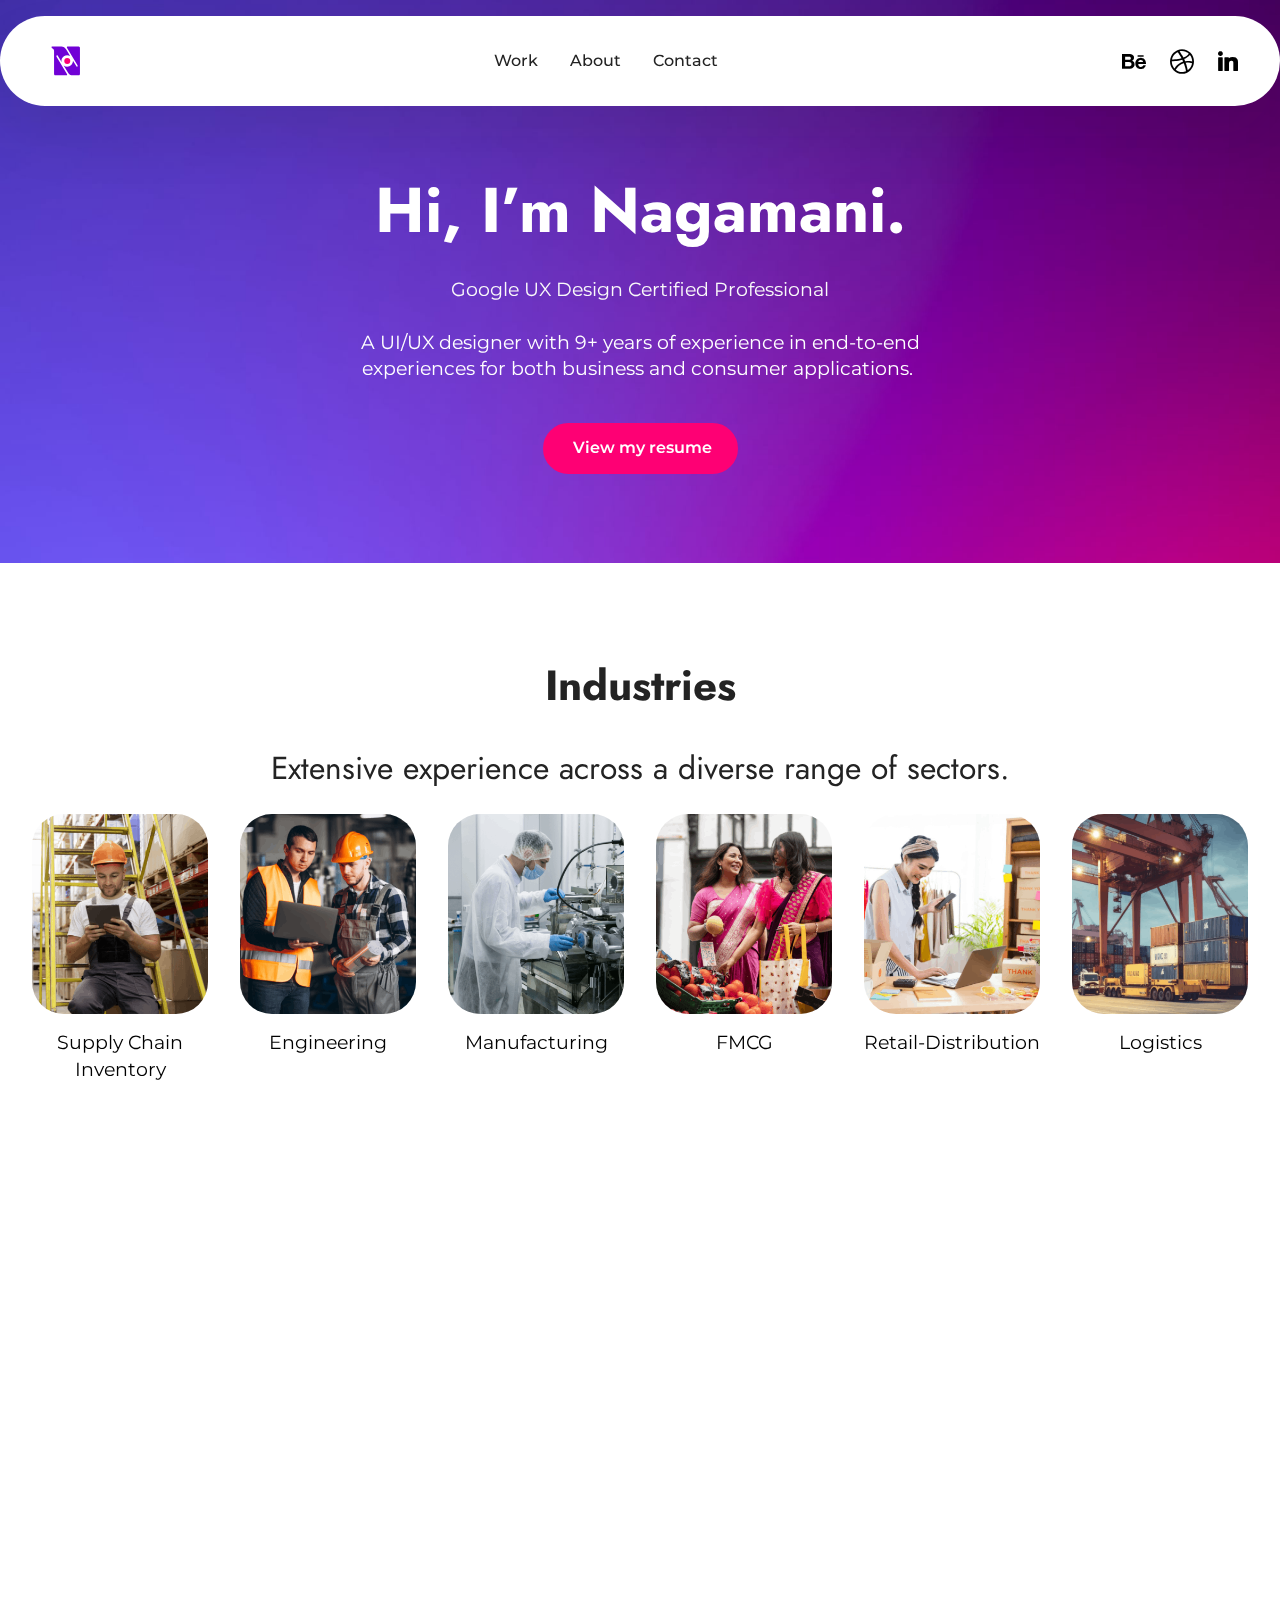
==== index.html @ b5267e96 "Add files via upload" ====
<!DOCTYPE html>
<html  >
<head>
  <!-- Site made with Mobirise Website Builder v5.9.18, https://mobirise.com -->
  <meta charset="UTF-8">
  <meta http-equiv="X-UA-Compatible" content="IE=edge">
  <meta name="generator" content="Mobirise v5.9.18, mobirise.com">
  <meta name="viewport" content="width=device-width, initial-scale=1, minimum-scale=1">
  <link rel="shortcut icon" href="assets/images/nupix-logo-brand-small-100.svg" type="image/x-icon">
  <meta name="description" content="">
  
  
  <title>Home</title>
  <link rel="stylesheet" href="assets/web/assets/mobirise-icons2/mobirise2.css">
  <link rel="stylesheet" href="assets/bootstrap/css/bootstrap.min.css">
  <link rel="stylesheet" href="assets/bootstrap/css/bootstrap-grid.min.css">
  <link rel="stylesheet" href="assets/bootstrap/css/bootstrap-reboot.min.css">
  <link rel="stylesheet" href="assets/parallax/jarallax.css">
  <link rel="stylesheet" href="assets/animatecss/animate.css">
  <link rel="stylesheet" href="assets/dropdown/css/style.css">
  <link rel="stylesheet" href="assets/socicon/css/styles.css">
  <link rel="stylesheet" href="assets/theme/css/style.css">
  <link rel="preload" href="https://fonts.googleapis.com/css?family=Jost:100,200,300,400,500,600,700,800,900,100i,200i,300i,400i,500i,600i,700i,800i,900i&display=swap" as="style" onload="this.onload=null;this.rel='stylesheet'">
  <noscript><link rel="stylesheet" href="https://fonts.googleapis.com/css?family=Jost:100,200,300,400,500,600,700,800,900,100i,200i,300i,400i,500i,600i,700i,800i,900i&display=swap"></noscript>
  <link rel="preload" href="https://fonts.googleapis.com/css?family=Montserrat:100,200,300,400,500,600,700,800,900,100i,200i,300i,400i,500i,600i,700i,800i,900i&display=swap" as="style" onload="this.onload=null;this.rel='stylesheet'">
  <noscript><link rel="stylesheet" href="https://fonts.googleapis.com/css?family=Montserrat:100,200,300,400,500,600,700,800,900,100i,200i,300i,400i,500i,600i,700i,800i,900i&display=swap"></noscript>
  <link rel="preload" as="style" href="assets/mobirise/css/mbr-additional.css?v=wgEYAw"><link rel="stylesheet" href="assets/mobirise/css/mbr-additional.css?v=wgEYAw" type="text/css">

  
  
  
</head>
<body>
  
  <section data-bs-version="5.1" class="menu menu1 cid-uvf6gImuLE" once="menu" id="menu01-7">
	

	<nav class="navbar navbar-dropdown navbar-fixed-top navbar-expand-lg">
		<div class="container">
			<div class="navbar-brand">
				<span class="navbar-logo">
					<a href="index.html#top">
						<img src="assets/images/nupix-logo-brand-small-100.svg" alt="Mobirise Website Builder" style="height: 3rem;">
					</a>
				</span>
				
			</div>
			<button class="navbar-toggler" type="button" data-toggle="collapse" data-bs-toggle="collapse" data-target="#navbarSupportedContent" data-bs-target="#navbarSupportedContent" aria-controls="navbarNavAltMarkup" aria-expanded="false" aria-label="Toggle navigation">
				<div class="hamburger">
					<span></span>
					<span></span>
					<span></span>
					<span></span>
				</div>
			</button>
			<div class="collapse navbar-collapse" id="navbarSupportedContent">
				<ul class="navbar-nav nav-dropdown nav-right" data-app-modern-menu="true"><li class="nav-item">
						<a class="nav-link link text-black text-primary display-4" href="index.html#article11-e" target="_blank">Work</a>
					</li>
					<li class="nav-item">
						<a class="nav-link link text-black text-primary display-4" href="page1.html" aria-expanded="false" target="_blank">About</a>
					</li>
					<li class="nav-item">
						<a class="nav-link link text-black text-primary display-4" href="index.html#features016-s" target="_blank">Contact</a>
					</li></ul>
				<div class="icons-menu">
					<a class="iconfont-wrapper" href="https://www.behance.net/NAGAMANI" target="_blank">
						<span class="p-2 mbr-iconfont socicon-behance socicon" style="font-size: 24px;"></span>
					</a>
					<a class="iconfont-wrapper" href="https://dribbble.com/Nagamani" target="_blank">
						<span class="p-2 mbr-iconfont socicon-dribbble socicon" style="font-size: 24px;"></span>
					</a>
					<a class="iconfont-wrapper" href="https://www.linkedin.com/in/nagamani1/" target="_blank">
						<span class="p-2 mbr-iconfont socicon-linkedin socicon" style="font-size: 20px;"></span>
					</a>
					
				</div>
				
			</div>
		</div>
	</nav>
</section>

<section data-bs-version="5.1" class="header09 startm5 cid-uvf6hhOgwP mbr-parallax-background" id="header09-8">	
    
	
	
	<div class="container">
		<div class="row">
			<div class="content-wrap col-12 col-md-7">
				<h1 class="mbr-section-title mbr-fonts-style mbr-white mb-4 display-1">
					<strong>Hi, I’m Nagamani.</strong></h1>
				
				<p class="mbr-fonts-style mbr-text mbr-white mb-4 display-7"><strong><a href="https://www.coursera.org/account/accomplishments/specialization/certificate/4QHYP6BB996L" class="text-white" target="_blank">Google UX Design Certified Professional</a><br></strong><br>A UI/UX designer with 9+ years of experience in end-to-end experiences for both business and consumer applications.&nbsp;<br></p>
				<div class="mbr-section-btn"><a class="btn btn-success display-4" href="https://mobiri.se">&nbsp;View my resume</a></div>
			</div>
		</div>
	</div>
</section>

<section data-bs-version="5.1" class="article11 cid-uvfbi6xbdG" id="article11-9">
    

    
    
    <div class="container">
        <div class="row justify-content-center">
            <div class="title col-md-12 col-lg-10">
                <h3 class="mbr-section-title mbr-fonts-style align-center mt-0 mb-0 display-2">
                <strong>Industries</strong></h3>
                <h4 class="mbr-section-subtitle align-center mbr-fonts-style mt-4 display-5">Extensive experience across a diverse range of sectors.</h4>
                
            </div>
        </div>
    </div>
</section>

<section data-bs-version="5.1" class="features13 start cid-uvfbEXbKLL" id="features013-a">
    

<div class="container">
  <div class="row justify-content-center">
    <div class="col-12 content-head">
      
    </div>
  </div>
  <div class="row mbr-section-content">
    <div class="item features-image col-6 col-md-4 col-lg-2">
      <div class="item-wrapper">
        <div class="item-img">
          <img src="assets/images/supplychain-376x376.png" alt="Mobirise Website Builder" title="" data-slide-to="0" data-bs-slide-to="0">
        </div>
        <div class="item-content align-left mt-3">
          <h5 class="item-title mbr-fonts-style mb-3 display-7">
            Supply Chain Inventory</h5>
          
          
        </div>
        
      </div>
    </div>
    <div class="item features-image col-6 col-md-4 col-lg-2">
      <div class="item-wrapper">
        <div class="item-img">
          <img src="assets/images/engineering-376x376.png" alt="Mobirise Website Builder" title="" data-slide-to="1" data-bs-slide-to="1">
        </div>
        <div class="item-content align-left mt-3">
          <h5 class="item-title mbr-fonts-style mb-3 display-7">
            Engineering</h5>
          
          
        </div>
        
      </div>
    </div>
    <div class="item features-image col-6 col-md-4 col-lg-2">
      <div class="item-wrapper">
        <div class="item-img">
          <img src="assets/images/manufacturing-376x376.png" alt="Mobirise Website Builder" title="" data-slide-to="2" data-bs-slide-to="2">
        </div>
        <div class="item-content align-left mt-3">
          <h5 class="item-title mbr-fonts-style mb-3 display-7">Manufacturing</h5>
          
          
        </div>
        
      </div>
    </div>
    <div class="item features-image col-6 col-md-4 col-lg-2">
      <div class="item-wrapper">
        <div class="item-img">
          <img src="assets/images/retail-376x376.png" alt="Mobirise Website Builder" title="" data-slide-to="3" data-bs-slide-to="3">
        </div>
        <div class="item-content align-left mt-3">
          <h5 class="item-title mbr-fonts-style mb-3 display-7">
            FMCG</h5>
          
          
        </div>
        
      </div>
    </div>
    <div class="item features-image col-6 col-md-4 col-lg-2">
      <div class="item-wrapper">
        <div class="item-img">
          <img src="assets/images/fmcg-376x376.png" alt="Mobirise Website Builder" title="" data-slide-to="4" data-bs-slide-to="4">
        </div>
        <div class="item-content align-left mt-3">
          <h5 class="item-title mbr-fonts-style mb-3 display-7">
            Retail-Distribution
          </h5>
          
          
        </div>
        
      </div>
    </div>
    <div class="item features-image col-6 col-md-4 col-lg-2">
      <div class="item-wrapper">
        <div class="item-img">
          <img src="assets/images/logistics-376x376.png" alt="Mobirise Website Builder" title="" data-slide-to="5" data-bs-slide-to="5">
        </div>
        <div class="item-content align-left mt-3">
          <h5 class="item-title mbr-fonts-style mb-3 display-7">
            Logistics</h5>
          
          
        </div>
        
      </div>
    </div>

  </div>
</div>
</section>

<section data-bs-version="5.1" class="features13 start cid-uvfdm6OC8R" id="features013-b">
    

<div class="container">
  <div class="row justify-content-center">
    <div class="col-12 content-head">
      
    </div>
  </div>
  <div class="row mbr-section-content">
    <div class="item features-image col-6 col-md-4 col-lg-2">
      <div class="item-wrapper">
        <div class="item-img">
          <img src="assets/images/ai-376x376.png" alt="Mobirise Website Builder" title="" data-slide-to="0" data-bs-slide-to="0">
        </div>
        <div class="item-content align-left mt-3">
          <h5 class="item-title mbr-fonts-style mb-3 display-7">
            Artificial Intelligence</h5>
          
          
        </div>
        
      </div>
    </div>
    <div class="item features-image col-6 col-md-4 col-lg-2">
      <div class="item-wrapper">
        <div class="item-img">
          <img src="assets/images/charity-376x376.png" alt="Mobirise Website Builder" title="" data-slide-to="1" data-bs-slide-to="1">
        </div>
        <div class="item-content align-left mt-3">
          <h5 class="item-title mbr-fonts-style mb-3 display-7">
            Charity</h5>
          
          
        </div>
        
      </div>
    </div>
    <div class="item features-image col-6 col-md-4 col-lg-2">
      <div class="item-wrapper">
        <div class="item-img">
          <img src="assets/images/real-estate-376x376.png" alt="Mobirise Website Builder" title="" data-slide-to="2" data-bs-slide-to="2">
        </div>
        <div class="item-content align-left mt-3">
          <h5 class="item-title mbr-fonts-style mb-3 display-7">Real Estate</h5>
          
          
        </div>
        
      </div>
    </div>
    <div class="item features-image col-6 col-md-4 col-lg-2">
      <div class="item-wrapper">
        <div class="item-img">
          <img src="assets/images/ecommerce-376x376.png" alt="Mobirise Website Builder" title="" data-slide-to="3" data-bs-slide-to="3">
        </div>
        <div class="item-content align-left mt-3">
          <h5 class="item-title mbr-fonts-style mb-3 display-7">
            eCommerce</h5>
          
          
        </div>
        
      </div>
    </div>
    <div class="item features-image col-6 col-md-4 col-lg-2">
      <div class="item-wrapper">
        <div class="item-img">
          <img src="assets/images/elearning-376x376.png" alt="Mobirise Website Builder" title="" data-slide-to="4" data-bs-slide-to="4">
        </div>
        <div class="item-content align-left mt-3">
          <h5 class="item-title mbr-fonts-style mb-3 display-7">
            eLearning
          </h5>
          
          
        </div>
        
      </div>
    </div>
    <div class="item features-image col-6 col-md-4 col-lg-2">
      <div class="item-wrapper">
        <div class="item-img">
          <img src="assets/images/travel-376x376.png" alt="Mobirise Website Builder" title="" data-slide-to="5" data-bs-slide-to="5">
        </div>
        <div class="item-content align-left mt-3">
          <h5 class="item-title mbr-fonts-style mb-3 display-7">
            Tourism-Hospitality</h5>
          
          
        </div>
        
      </div>
    </div>

  </div>
</div>
</section>

<section data-bs-version="5.1" class="article11 cid-uvfeeyuPLv" id="article11-c">
    

    
    
    <div class="container">
        <div class="row justify-content-center">
            <div class="title col-md-12 col-lg-10">
                
                <h4 class="mbr-section-subtitle align-center mbr-fonts-style mt-4 display-7">
                And more...</h4>
                
            </div>
        </div>
    </div>
</section>

<section data-bs-version="5.1" class="article11 cid-uvff7HwFRk" id="article11-e">
    

    
    
    <div class="container">
        <div class="row justify-content-center">
            <div class="title col-md-12 col-lg-10">
                <h3 class="mbr-section-title mbr-fonts-style align-center mt-0 mb-0 display-2"><strong>Recent works</strong></h3>
                <h4 class="mbr-section-subtitle align-center mbr-fonts-style mt-4 display-7">Under A Non-disclosure Agreement</h4>
                
            </div>
        </div>
    </div>
</section>

<section data-bs-version="5.1" class="start article2 cid-uvffPTKtQu" id="article02-g">
	

	
	

	<div class="container">
		<div class="row justify-content-center">
			<div class="col-12 col-md-12 col-lg-5 image-wrapper">
				<a href="page2.html" target="_blank"><img class="w-100" src="assets/images/img-supplychain-1036x673.png" alt="Mobirise Website Builder"></a>
			</div>
			<div class="col-12 col-md-12 col-lg">
				<div class="text-wrapper align-left">
					<h1 class="mbr-section-title mbr-fonts-style mb-4 display-5"><a href="page2.html" class="text-black" target="_blank">Revolutionising Supply Chains: A UI/UX Journey to Smart, Scalable Solutions</a></h1>
					<p class="mbr-text align-left mbr-fonts-style mb-4 display-7">
					Discover how a user-centric design approach transformed supply chain operations, empowering businesses with AI-driven tools, seamless workflows, and enhanced customer experiences. 
					</p>
					<div class="mbr-section-btn align-left mt-3"><a class="btn btn-primary display-4" href="page2.html" target="_blank">Read more details</a></div>
				</div>
			</div>
		</div>
	</div>
</section>

<section data-bs-version="5.1" class="start article2 cid-uvfgQsGO1E" id="article02-h">
	

	
	

	<div class="container">
		<div class="row justify-content-center">
			<div class="col-12 col-md-12 col-lg-5 image-wrapper">
				<a href="page3.html" target="_blank"><img class="w-100" src="assets/images/img-okr-1036x673.png" alt="Mobirise Website Builder"></a>
			</div>
			<div class="col-12 col-md-12 col-lg">
				<div class="text-wrapper align-left">
					<h1 class="mbr-section-title mbr-fonts-style mb-4 display-5"><a href="page3.html" class="text-black" target="_blank">Driving Organizational Excellence: Crafting a Smart, Scalable OKR Solution</a></h1>
					<p class="mbr-text align-left mbr-fonts-style mb-4 display-7">Explore how I designed a smart, scalable OKR platform to drive organizational alignment and enhance productivity. This solution empowers teams with clear goals, real-time tracking, and seamless collaboration across all levels.<br></p>
					<div class="mbr-section-btn align-left mt-3"><a class="btn btn-primary display-4" href="page3.html" target="_blank">Read more details</a></div>
				</div>
			</div>
		</div>
	</div>
</section>

<section data-bs-version="5.1" class="features03 cid-uvfhP6NNBW" id="features03-j">
	
	
	<div class="container">
		<div class="row justify-content-center mb-5">
			<div class="col-12 content-head">
				<div class="mbr-section-head">
					<h4 class="mbr-section-title mbr-fonts-style align-center mb-0 display-2">
						<strong>Design for social good</strong></h4>
					<h5 class="mbr-section-subtitle mbr-fonts-style align-center mt-4 mb-0 display-7">
						To add more cards, hover on a card and click 'Add items'
					</h5>
				</div>
			</div>
		</div>
		<div class="row">
			<div class="item features-image col-12 col-md-6 col-lg-4 active">
				<div class="item-wrapper">
					<div class="item-img mb-3">
						<a href="page4.html" target="_blank"><img src="assets/images/haf-1-816x816.png" alt="Mobirise Website Builder" title=""></a>
					</div>
					<div class="item-content align-left">
						<h5 class="item-title mbr-fonts-style mt-0 mb-2 display-5"><a href="page4.html" class="text-black" target="_blank">Designing a Path to Healing and Resilience</a></h5>
						<p class="mbr-text mbr-fonts-style mb-3 display-7">A web project designed to support burn survivors by facilitating reconstructive surgeries and raising awareness.
						</p>
						<div class="mbr-section-btn item-footer"><a href="page4.html" class="btn item-btn btn-primary display-4" target="_blank">Read case study</a></div>
					</div>
				</div>
			</div>
			<div class="item features-image col-12 col-md-6 col-lg-4">
				<div class="item-wrapper">
					<div class="item-img mb-3">
						<a href="page5.html" target="_blank"><img src="assets/images/parinaam-816x816.png" alt="Mobirise Website Builder" title="" data-slide-to="1" data-bs-slide-to="1"></a>
					</div>
					<div class="item-content align-left">
						<h5 class="item-title mbr-fonts-style mb-2 mt-0 display-5"><a href="page5.html" class="text-black" target="_blank">Designing Digital Solutions for Parinaam's UUPP</a></h5>
						<p class="mbr-text mbr-fonts-style mb-3 display-7">Streamlining data management for admins and field workers with intuitive tools, empowering urban low-income communities.<br>
						</p>
						<div class="mbr-section-btn item-footer"><a href="page5.html" class="btn item-btn btn-primary display-4" target="_blank">Read case study</a></div>
					</div>
				</div>
			</div>
			<div class="item features-image col-12 col-md-6 col-lg-4">
				<div class="item-wrapper">
					<div class="item-img mb-3">
						<a href="page6.html" target="_blank"><img src="assets/images/truekarma-816x816.png" alt="Mobirise Website Builder" title="" data-slide-to="2" data-bs-slide-to="2"></a>
					</div>
					<div class="item-content align-left">
						<h5 class="item-title mbr-fonts-style mb-2 mt-0 display-5"><a href="page6.html" class="text-black" target="_blank">Designing a Platform to Inspire Giving and Volunteering</a></h5>
						<p class="mbr-text mbr-fonts-style mb-3 display-7">
						Crafting an intuitive platform to simplify donations, fundraisers, and event management, fostering impactful social change.<br>
						</p>
						<div class="mbr-section-btn item-footer"><a href="page6.html" class="btn item-btn btn-primary display-4" target="_blank">Read case study</a></div>
					</div>
				</div>
			</div>
		</div>
	</div>
</section>

<section data-bs-version="5.1" class="article11 cid-uvhLMj3XBy" id="article11-l">
    

    
    
    <div class="container">
        <div class="row justify-content-center">
            <div class="title col-md-12 col-lg-10">
                <h3 class="mbr-section-title mbr-fonts-style align-center mt-0 mb-0 display-2"><strong>Selected works</strong></h3>
                
                
            </div>
        </div>
    </div>
</section>

<section data-bs-version="5.1" class="start article2 cid-uvhLNmz4aa" id="article02-m">
	

	
	

	<div class="container">
		<div class="row justify-content-center">
			<div class="col-12 col-md-12 col-lg-5 image-wrapper">
				<img class="w-100" src="assets/images/gallery03.jpg" alt="Mobirise Website Builder">
			</div>
			<div class="col-12 col-md-12 col-lg">
				<div class="text-wrapper align-left">
					<h1 class="mbr-section-title mbr-fonts-style mb-4 display-5">
						<strong>Connect, innovate, succeed</strong>
					</h1>
					<p class="mbr-text align-left mbr-fonts-style mb-4 display-7">
					With a spirit of innovation, we navigate uncharted territories, exploring new ideas, technologies, and approaches. It is through our willingness to challenge conventions and think beyond boundaries that we discover innovative solutions that propel us forward.
					</p>
					<div class="mbr-section-btn align-left mt-3"><a class="btn btn-primary display-4" href="https://mobiri.se">Get started</a></div>
				</div>
			</div>
		</div>
	</div>
</section>

<section data-bs-version="5.1" class="start article2 cid-uvhMqZwovt" id="article02-n">
	

	
	

	<div class="container">
		<div class="row justify-content-center">
			<div class="col-12 col-md-12 col-lg-5 image-wrapper">
				<img class="w-100" src="assets/images/gallery03.jpg" alt="Mobirise Website Builder">
			</div>
			<div class="col-12 col-md-12 col-lg">
				<div class="text-wrapper align-left">
					<h1 class="mbr-section-title mbr-fonts-style mb-4 display-5">
						<strong>Connect, innovate, succeed</strong>
					</h1>
					<p class="mbr-text align-left mbr-fonts-style mb-4 display-7">
					With a spirit of innovation, we navigate uncharted territories, exploring new ideas, technologies, and approaches. It is through our willingness to challenge conventions and think beyond boundaries that we discover innovative solutions that propel us forward.
					</p>
					<div class="mbr-section-btn align-left mt-3"><a class="btn btn-primary display-4" href="https://mobiri.se">Get started</a></div>
				</div>
			</div>
		</div>
	</div>
</section>

<section data-bs-version="5.1" class="start article2 cid-uvhMrYEIFy" id="article02-o">
	

	
	

	<div class="container">
		<div class="row justify-content-center">
			<div class="col-12 col-md-12 col-lg-5 image-wrapper">
				<img class="w-100" src="assets/images/gallery03.jpg" alt="Mobirise Website Builder">
			</div>
			<div class="col-12 col-md-12 col-lg">
				<div class="text-wrapper align-left">
					<h1 class="mbr-section-title mbr-fonts-style mb-4 display-5">
						<strong>Connect, innovate, succeed</strong>
					</h1>
					<p class="mbr-text align-left mbr-fonts-style mb-4 display-7">
					With a spirit of innovation, we navigate uncharted territories, exploring new ideas, technologies, and approaches. It is through our willingness to challenge conventions and think beyond boundaries that we discover innovative solutions that propel us forward.
					</p>
					<div class="mbr-section-btn align-left mt-3"><a class="btn btn-primary display-4" href="https://mobiri.se">Get started</a></div>
				</div>
			</div>
		</div>
	</div>
</section>

<section data-bs-version="5.1" class="start article2 cid-uvhMu7km9N" id="article02-p">
	

	
	

	<div class="container">
		<div class="row justify-content-center">
			<div class="col-12 col-md-12 col-lg-5 image-wrapper">
				<img class="w-100" src="assets/images/gallery03.jpg" alt="Mobirise Website Builder">
			</div>
			<div class="col-12 col-md-12 col-lg">
				<div class="text-wrapper align-left">
					<h1 class="mbr-section-title mbr-fonts-style mb-4 display-5">
						<strong>Connect, innovate, succeed</strong>
					</h1>
					<p class="mbr-text align-left mbr-fonts-style mb-4 display-7">
					With a spirit of innovation, we navigate uncharted territories, exploring new ideas, technologies, and approaches. It is through our willingness to challenge conventions and think beyond boundaries that we discover innovative solutions that propel us forward.
					</p>
					<div class="mbr-section-btn align-left mt-3"><a class="btn btn-primary display-4" href="https://mobiri.se">Get started</a></div>
				</div>
			</div>
		</div>
	</div>
</section>

<section data-bs-version="5.1" class="features16 cid-uvhNWzT8rt" id="features016-s">  
  
  
  
  <div class="container">
    <div class="row justify-content-center mb-5">
      <div class="col-12 content-head">
        <h4 class="mbr-section-title mbr-fonts-style align-center mb-0 display-2">
          <a href="mailto:maniinwin@gmail.com" class="text-black"><strong>maniinwin@gmail.com</strong></a></h4>
        <h5 class="mbr-section-subtitle mbr-fonts-style align-center mb-0 mt-4 display-7">Always down to collaborate when I have the time. Let's get in touch ✌️.</h5>
      </div>
    </div>
    <div class="row justify-content-center">
      <div class="item features-without-image col-12 col-lg-4">
        <div class="item-wrapper">
          <div class="card-box">
            <div class="img-box">
              <div class="image-wrapper mb-3">
                <a href="https://www.behance.net/NAGAMANI" target="_blank"><img src="assets/images/icn-behance.svg" alt="Mobirise Website Builder"></a>
              </div>
            </div>
            <h4 class="card-title mbr-fonts-style mb-0 display-7">
              <strong>Behance</strong></h4>
            
            <div class="link-wrap">
              
            </div>
          </div>
        </div>
      </div>
      <div class="item features-without-image col-12 col-lg-4">
        <div class="item-wrapper">
          <div class="card-box">
            <div class="img-box">
              <div class="image-wrapper mb-3">
                <a href="https://dribbble.com/Nagamani" target="_blank"><img src="assets/images/icn-dribbble.svg" alt="Mobirise Website Builder"></a>
              </div>
            </div>
            <h4 class="card-title mbr-fonts-style mb-0 display-7">
              <strong>Dribbble</strong></h4>
            
            <div class="link-wrap">
              
            </div>
          </div>
        </div>
      </div>
      <div class="item features-without-image col-12 col-lg-4">
        <div class="item-wrapper">
          <div class="card-box">
            <div class="img-box">
              <div class="image-wrapper mb-3">
                <a href="https://www.linkedin.com/in/nagamani1/" target="_blank"><img src="assets/images/icn-linkedin.svg" alt="Mobirise Website Builder"></a>
              </div>
            </div>
            <h4 class="card-title mbr-fonts-style mb-0 display-7">
              <strong>Linked In</strong></h4>
            
            <div class="link-wrap">
              
            </div>
          </div>
        </div>
      </div>
    </div>
  </div>
</section>

<section data-bs-version="5.1" class="article11 cid-uvhQizEFxr" id="article11-u">
    

    
    
    <div class="container">
        <div class="row justify-content-center">
            <div class="title col-md-12 col-lg-8">
                <h3 class="mbr-section-title mbr-fonts-style align-center mt-0 mb-0 display-7">
                <strong>Disclaimer</strong></h3>
                <h4 class="mbr-section-subtitle align-center mbr-fonts-style mt-4 display-4">The projects and case studies showcased on this portfolio website are for illustrative purposes only. Some work is protected under Non-Disclosure Agreements (NDAs), and any proprietary information has been excluded or anonymized. All designs, concepts, and content reflect my role, skills, and experience as a UI/UX designer and are not intended for commercial use or redistribution. <br><br>Representation images used in this portfolio website may include visuals sourced from platforms like <a href="https://www.freepik.com/" class="text-warning" target="_blank">Freepik</a> and <a href="https://www.pexels.com/" class="text-warning" target="_blank">Pexels</a>, adhering to their respective licensing terms.<br><br>© 2025 by Nagamani Palani</h4>
                
            </div>
        </div>
    </div>
</section><section class="display-7" style="padding: 0;align-items: center;justify-content: center;flex-wrap: wrap;    align-content: center;display: flex;position: relative;height: 4rem;"><a href="https://mobiri.se/3434284" style="flex: 1 1;height: 4rem;position: absolute;width: 100%;z-index: 1;"><img alt="" style="height: 4rem;" src="[data-uri]"></a><p style="margin: 0;text-align: center;" class="display-7">&#8204;</p><a style="z-index:1" href="https://mobirise.com/builder/ai-website-creator.html">AI Website Creator</a></section><script src="assets/bootstrap/js/bootstrap.bundle.min.js"></script>  <script src="assets/parallax/jarallax.js"></script>  <script src="assets/smoothscroll/smooth-scroll.js"></script>  <script src="assets/ytplayer/index.js"></script>  <script src="assets/dropdown/js/navbar-dropdown.js"></script>  <script src="assets/theme/js/script.js"></script>  
  
  
 <div id="scrollToTop" class="scrollToTop mbr-arrow-up"><a style="text-align: center;"><i class="mbr-arrow-up-icon mbr-arrow-up-icon-cm cm-icon cm-icon-smallarrow-up"></i></a></div>
    <input name="animation" type="hidden">
  </body>
</html>
---- assets/web/assets/mobirise-icons2/mobirise2.css ----
@font-face {
  font-family: 'Moririse2';
  font-display: swap;
  src:  url('mobirise2.eot?f2bix4');
  src:  url('mobirise2.eot?f2bix4#iefix') format('embedded-opentype'),
    url('mobirise2.ttf?f2bix4') format('truetype'),
    url('mobirise2.woff?f2bix4') format('woff'),
    url('mobirise2.svg?f2bix4#mobirise2') format('svg');
  font-weight: normal;
  font-style: normal;
}

[class^="mobi-"], [class*=" mobi-"] {
  /* use !important to prevent issues with browser extensions that change fonts */
  font-family: 'Moririse2' !important;
  speak: none;
  font-style: normal;
  font-weight: normal;
  font-variant: normal;
  text-transform: none;
  line-height: 1;

  /* Better Font Rendering =========== */
  -webkit-font-smoothing: antialiased;
  -moz-osx-font-smoothing: grayscale;
}

.mobi-mbri-add-submenu:before {
  content: "\e900";
}
.mobi-mbri-alert:before {
  content: "\e901";
}
.mobi-mbri-align-center:before {
  content: "\e902";
}
.mobi-mbri-align-justify:before {
  content: "\e903";
}
.mobi-mbri-align-left:before {
  content: "\e904";
}
.mobi-mbri-align-right:before {
  content: "\e905";
}
.mobi-mbri-android:before {
  content: "\e906";
}
.mobi-mbri-apple:before {
  content: "\e907";
}
.mobi-mbri-arrow-down:before {
  content: "\e908";
}
.mobi-mbri-arrow-next:before {
  content: "\e909";
}
.mobi-mbri-arrow-prev:before {
  content: "\e90a";
}
.mobi-mbri-arrow-up:before {
  content: "\e90b";
}
.mobi-mbri-bold:before {
  content: "\e90c";
}
.mobi-mbri-bookmark:before {
  content: "\e90d";
}
.mobi-mbri-bootstrap:before {
  content: "\e90e";
}
.mobi-mbri-briefcase:before {
  content: "\e90f";
}
.mobi-mbri-browse:before {
  content: "\e910";
}
.mobi-mbri-bulleted-list:before {
  content: "\e911";
}
.mobi-mbri-calendar:before {
  content: "\e912";
}
.mobi-mbri-camera:before {
  content: "\e913";
}
.mobi-mbri-cart-add:before {
  content: "\e914";
}
.mobi-mbri-cart-full:before {
  content: "\e915";
}
.mobi-mbri-cash:before {
  content: "\e916";
}
.mobi-mbri-change-style:before {
  content: "\e917";
}
.mobi-mbri-chat:before {
  content: "\e918";
}
.mobi-mbri-clock:before {
  content: "\e919";
}
.mobi-mbri-close:before {
  content: "\e91a";
}
.mobi-mbri-cloud:before {
  content: "\e91b";
}
.mobi-mbri-code:before {
  content: "\e91c";
}
.mobi-mbri-contact-form:before {
  content: "\e91d";
}
.mobi-mbri-credit-card:before {
  content: "\e91e";
}
.mobi-mbri-cursor-click:before {
  content: "\e91f";
}
.mobi-mbri-cust-feedback:before {
  content: "\e920";
}
.mobi-mbri-database:before {
  content: "\e921";
}
.mobi-mbri-delivery:before {
  content: "\e922";
}
.mobi-mbri-desktop:before {
  content: "\e923";
}
.mobi-mbri-devices:before {
  content: "\e924";
}
.mobi-mbri-down:before {
  content: "\e925";
}
.mobi-mbri-download-2:before {
  content: "\e926";
}
.mobi-mbri-download:before {
  content: "\e927";
}
.mobi-mbri-drag-n-drop-2:before {
  content: "\e928";
}
.mobi-mbri-drag-n-drop:before {
  content: "\e929";
}
.mobi-mbri-edit-2:before {
  content: "\e92a";
}
.mobi-mbri-edit:before {
  content: "\e92b";
}
.mobi-mbri-error:before {
  content: "\e92c";
}
.mobi-mbri-extension:before {
  content: "\e92d";
}
.mobi-mbri-features:before {
  content: "\e92e";
}
.mobi-mbri-file:before {
  content: "\e92f";
}
.mobi-mbri-flag:before {
  content: "\e930";
}
.mobi-mbri-folder:before {
  content: "\e931";
}
.mobi-mbri-gift:before {
  content: "\e932";
}
.mobi-mbri-github:before {
  content: "\e933";
}
.mobi-mbri-globe-2:before {
  content: "\e934";
}
.mobi-mbri-globe:before {
  content: "\e935";
}
.mobi-mbri-growing-chart:before {
  content: "\e936";
}
.mobi-mbri-hearth:before {
  content: "\e937";
}
.mobi-mbri-help:before {
  content: "\e938";
}
.mobi-mbri-home:before {
  content: "\e939";
}
.mobi-mbri-hot-cup:before {
  content: "\e93a";
}
.mobi-mbri-idea:before {
  content: "\e93b";
}
.mobi-mbri-image-gallery:before {
  content: "\e93c";
}
.mobi-mbri-image-slider:before {
  content: "\e93d";
}
.mobi-mbri-info:before {
  content: "\e93e";
}
.mobi-mbri-italic:before {
  content: "\e93f";
}
.mobi-mbri-key:before {
  content: "\e940";
}
.mobi-mbri-laptop:before {
  content: "\e941";
}
.mobi-mbri-layers:before {
  content: "\e942";
}
.mobi-mbri-left-right:before {
  content: "\e943";
}
.mobi-mbri-left:before {
  content: "\e944";
}
.mobi-mbri-letter:before {
  content: "\e945";
}
.mobi-mbri-like:before {
  content: "\e946";
}
.mobi-mbri-link:before {
  content: "\e947";
}
.mobi-mbri-lock:before {
  content: "\e948";
}
.mobi-mbri-login:before {
  content: "\e949";
}
.mobi-mbri-logout:before {
  content: "\e94a";
}
.mobi-mbri-magic-stick:before {
  content: "\e94b";
}
.mobi-mbri-map-pin:before {
  content: "\e94c";
}
.mobi-mbri-menu:before {
  content: "\e94d";
}
.mobi-mbri-mobile-2:before {
  content: "\e94e";
}
.mobi-mbri-mobile-horizontal:before {
  content: "\e94f";
}
.mobi-mbri-mobile:before {
  content: "\e950";
}
.mobi-mbri-mobirise:before {
  content: "\e951";
}
.mobi-mbri-more-horizontal:before {
  content: "\e952";
}
.mobi-mbri-more-vertical:before {
  content: "\e953";
}
.mobi-mbri-music:before {
  content: "\e954";
}
.mobi-mbri-new-file:before {
  content: "\e955";
}
.mobi-mbri-numbered-list:before {
  content: "\e956";
}
.mobi-mbri-opened-folder:before {
  content: "\e957";
}
.mobi-mbri-pages:before {
  content: "\e958";
}
.mobi-mbri-paper-plane:before {
  content: "\e959";
}
.mobi-mbri-paperclip:before {
  content: "\e95a";
}
.mobi-mbri-phone:before {
  content: "\e95b";
}
.mobi-mbri-photo:before {
  content: "\e95c";
}
.mobi-mbri-photos:before {
  content: "\e95d";
}
.mobi-mbri-pin:before {
  content: "\e95e";
}
.mobi-mbri-play:before {
  content: "\e95f";
}
.mobi-mbri-plus:before {
  content: "\e960";
}
.mobi-mbri-preview:before {
  content: "\e961";
}
.mobi-mbri-print:before {
  content: "\e962";
}
.mobi-mbri-protect:before {
  content: "\e963";
}
.mobi-mbri-question:before {
  content: "\e964";
}
.mobi-mbri-quote-left:before {
  content: "\e965";
}
.mobi-mbri-quote-right:before {
  content: "\e966";
}
.mobi-mbri-redo:before {
  content: "\e967";
}
.mobi-mbri-refresh:before {
  content: "\e968";
}
.mobi-mbri-responsive-2:before {
  content: "\e969";
}
.mobi-mbri-responsive:before {
  content: "\e96a";
}
.mobi-mbri-right:before {
  content: "\e96b";
}
.mobi-mbri-rocket:before {
  content: "\e96c";
}
.mobi-mbri-sad-face:before {
  content: "\e96d";
}
.mobi-mbri-sale:before {
  content: "\e96e";
}
.mobi-mbri-save:before {
  content: "\e96f";
}
.mobi-mbri-search:before {
  content: "\e970";
}
.mobi-mbri-setting-2:before {
  content: "\e971";
}
.mobi-mbri-setting-3:before {
  content: "\e972";
}
.mobi-mbri-setting:before {
  content: "\e973";
}
.mobi-mbri-share:before {
  content: "\e974";
}
.mobi-mbri-shopping-bag:before {
  content: "\e975";
}
.mobi-mbri-shopping-basket:before {
  content: "\e976";
}
.mobi-mbri-shopping-cart:before {
  content: "\e977";
}
.mobi-mbri-sites:before {
  content: "\e978";
}
.mobi-mbri-smile-face:before {
  content: "\e979";
}
.mobi-mbri-speed:before {
  content: "\e97a";
}
.mobi-mbri-star:before {
  content: "\e97b";
}
.mobi-mbri-success:before {
  content: "\e97c";
}
.mobi-mbri-sun:before {
  content: "\e97d";
}
.mobi-mbri-sun2:before {
  content: "\e97e";
}
.mobi-mbri-tablet-vertical:before {
  content: "\e97f";
}
.mobi-mbri-tablet:before {
  content: "\e980";
}
.mobi-mbri-target:before {
  content: "\e981";
}
.mobi-mbri-timer:before {
  content: "\e982";
}
.mobi-mbri-to-ftp:before {
  content: "\e983";
}
.mobi-mbri-to-local-drive:before {
  content: "\e984";
}
.mobi-mbri-touch-swipe:before {
  content: "\e985";
}
.mobi-mbri-touch:before {
  content: "\e986";
}
.mobi-mbri-trash:before {
  content: "\e987";
}
.mobi-mbri-underline:before {
  content: "\e988";
}
.mobi-mbri-undo:before {
  content: "\e989";
}
.mobi-mbri-unlink:before {
  content: "\e98a";
}
.mobi-mbri-unlock:before {
  content: "\e98b";
}
.mobi-mbri-up-down:before {
  content: "\e98c";
}
.mobi-mbri-up:before {
  content: "\e98d";
}
.mobi-mbri-update:before {
  content: "\e98e";
}
.mobi-mbri-upload-2:before {
  content: "\e98f";
}
.mobi-mbri-upload:before {
  content: "\e990";
}
.mobi-mbri-user-2:before {
  content: "\e991";
}
.mobi-mbri-user:before {
  content: "\e992";
}
.mobi-mbri-users:before {
  content: "\e993";
}
.mobi-mbri-video-play:before {
  content: "\e994";
}
.mobi-mbri-video:before {
  content: "\e995";
}
.mobi-mbri-watch:before {
  content: "\e996";
}
.mobi-mbri-website-theme-2:before {
  content: "\e997";
}
.mobi-mbri-website-theme:before {
  content: "\e998";
}
.mobi-mbri-wifi:before {
  content: "\e999";
}
.mobi-mbri-windows:before {
  content: "\e99a";
}
.mobi-mbri-zoom-in:before {
  content: "\e99b";
}
.mobi-mbri-zoom-out:before {
  content: "\e99c";
}
---- assets/parallax/jarallax.css ----
.jarallax {
    position: relative;
    z-index: 0;
}
.jarallax > .jarallax-img {
    position: absolute;
    object-fit: cover;
    /* support for plugin https://github.com/bfred-it/object-fit-images */
    font-family: 'object-fit: cover;';
    top: 0;
    left: 0;
    width: 100%;
    height: 100%;
    z-index: -1;
}
---- assets/dropdown/css/style.css ----
.navbar-dropdown {
  left: 0;
  padding: 0;
  position: absolute;
  right: 0;
  top: 0;
  transition: all 0.45s ease;
  z-index: 1030;
  background: #282828; }
  .navbar-dropdown .navbar-logo {
    margin-right: 0.8rem;
    transition: margin 0.3s ease-in-out;
    vertical-align: middle; }
    .navbar-dropdown .navbar-logo img {
      height: 3.125rem;
      transition: all 0.3s ease-in-out; }
    .navbar-dropdown .navbar-logo.mbr-iconfont {
      font-size: 3.125rem;
      line-height: 3.125rem; }
  .navbar-dropdown .navbar-caption {
    font-weight: 700;
    white-space: normal;
    vertical-align: -4px;
    line-height: 3.125rem !important; }
    .navbar-dropdown .navbar-caption, .navbar-dropdown .navbar-caption:hover {
      color: inherit;
      text-decoration: none; }
  .navbar-dropdown .mbr-iconfont + .navbar-caption {
    vertical-align: -1px; }
  .navbar-dropdown.navbar-fixed-top {
    position: fixed; }
  .navbar-dropdown .navbar-brand span {
    vertical-align: -4px; }
  .navbar-dropdown.bg-color.transparent {
    background: none; }
  .navbar-dropdown.navbar-short .navbar-brand {
    padding: 0.625rem 0; }
    .navbar-dropdown.navbar-short .navbar-brand span {
      vertical-align: -1px; }
  .navbar-dropdown.navbar-short .navbar-caption {
    line-height: 2.375rem !important;
    vertical-align: -2px; }
  .navbar-dropdown.navbar-short .navbar-logo {
    margin-right: 0.5rem; }
    .navbar-dropdown.navbar-short .navbar-logo img {
      height: 2.375rem; }
    .navbar-dropdown.navbar-short .navbar-logo.mbr-iconfont {
      font-size: 2.375rem;
      line-height: 2.375rem; }
  .navbar-dropdown.navbar-short .mbr-table-cell {
    height: 3.625rem; }
  .navbar-dropdown .navbar-close {
    left: 0.6875rem;
    position: fixed;
    top: 0.75rem;
    z-index: 1000; }
  .navbar-dropdown .hamburger-icon {
    content: "";
    display: inline-block;
    vertical-align: middle;
    width: 16px;
    -webkit-box-shadow: 0 -6px 0 1px #282828,0 0 0 1px #282828,0 6px 0 1px #282828;
    -moz-box-shadow: 0 -6px 0 1px #282828,0 0 0 1px #282828,0 6px 0 1px #282828;
    box-shadow: 0 -6px 0 1px #282828,0 0 0 1px #282828,0 6px 0 1px #282828; }

.dropdown-menu .dropdown-toggle[data-toggle="dropdown-submenu"]::after {
  border-bottom: 0.35em solid transparent;
  border-left: 0.35em solid;
  border-right: 0;
  border-top: 0.35em solid transparent;
  margin-left: 0.3rem; }

.dropdown-menu .dropdown-item:focus {
  outline: 0; }

.nav-dropdown {
  font-size: 0.75rem;
  font-weight: 500;
  height: auto !important; }
  .nav-dropdown .nav-btn {
    padding-left: 1rem; }
  .nav-dropdown .link {
    margin: .667em 1.667em;
    font-weight: 500;
    padding: 0;
    transition: color .2s ease-in-out; }
    .nav-dropdown .link.dropdown-toggle {
      margin-right: 2.583em; }
      .nav-dropdown .link.dropdown-toggle::after {
        margin-left: .25rem;
        border-top: 0.35em solid;
        border-right: 0.35em solid transparent;
        border-left: 0.35em solid transparent;
        border-bottom: 0; }
      .nav-dropdown .link.dropdown-toggle[aria-expanded="true"] {
        margin: 0;
        padding: 0.667em 3.263em  0.667em 1.667em; }
  .nav-dropdown .link::after,
  .nav-dropdown .dropdown-item::after {
    color: inherit; }
  .nav-dropdown .btn {
    font-size: 0.75rem;
    font-weight: 700;
    letter-spacing: 0;
    margin-bottom: 0;
    padding-left: 1.25rem;
    padding-right: 1.25rem; }
  .nav-dropdown .dropdown-menu {
    border-radius: 0;
    border: 0;
    left: 0;
    margin: 0;
    padding-bottom: 1.25rem;
    padding-top: 1.25rem;
    position: relative; }
  .nav-dropdown .dropdown-submenu {
    margin-left: 0.125rem;
    top: 0; }
  .nav-dropdown .dropdown-item {
    font-weight: 500;
    line-height: 2;
    padding: 0.3846em 4.615em 0.3846em 1.5385em;
    position: relative;
    transition: color .2s ease-in-out, background-color .2s ease-in-out; }
    .nav-dropdown .dropdown-item::after {
      margin-top: -0.3077em;
      position: absolute;
      right: 1.1538em;
      top: 50%; }
    .nav-dropdown .dropdown-item:focus, .nav-dropdown .dropdown-item:hover {
      background: none; }

@media (max-width: 767px) {
  .nav-dropdown.navbar-toggleable-sm {
    bottom: 0;
    display: none;
    left: 0;
    overflow-x: hidden;
    position: fixed;
    top: 0;
    transform: translateX(-100%);
    -ms-transform: translateX(-100%);
    -webkit-transform: translateX(-100%);
    width: 18.75rem;
    z-index: 999; } }
.nav-dropdown.navbar-toggleable-xl {
  bottom: 0;
  display: none;
  left: 0;
  overflow-x: hidden;
  position: fixed;
  top: 0;
  transform: translateX(-100%);
  -ms-transform: translateX(-100%);
  -webkit-transform: translateX(-100%);
  width: 18.75rem;
  z-index: 999; }

.nav-dropdown-sm {
  display: block !important;
  overflow-x: hidden;
  overflow: auto;
  padding-top: 3.875rem; }
  .nav-dropdown-sm::after {
    content: "";
    display: block;
    height: 3rem;
    width: 100%; }
  .nav-dropdown-sm.collapse.in ~ .navbar-close {
    display: block !important; }
  .nav-dropdown-sm.collapsing, .nav-dropdown-sm.collapse.in {
    transform: translateX(0);
    -ms-transform: translateX(0);
    -webkit-transform: translateX(0);
    transition: all 0.25s ease-out;
    -webkit-transition: all 0.25s ease-out;
    background: #282828; }
  .nav-dropdown-sm.collapsing[aria-expanded="false"] {
    transform: translateX(-100%);
    -ms-transform: translateX(-100%);
    -webkit-transform: translateX(-100%); }
  .nav-dropdown-sm .nav-item {
    display: block;
    margin-left: 0 !important;
    padding-left: 0; }
  .nav-dropdown-sm .link,
  .nav-dropdown-sm .dropdown-item {
    border-top: 1px dotted rgba(255, 255, 255, 0.1);
    font-size: 0.8125rem;
    line-height: 1.6;
    margin: 0 !important;
    padding: 0.875rem 2.4rem 0.875rem 1.5625rem !important;
    position: relative;
    white-space: normal; }
    .nav-dropdown-sm .link:focus, .nav-dropdown-sm .link:hover,
    .nav-dropdown-sm .dropdown-item:focus,
    .nav-dropdown-sm .dropdown-item:hover {
      background: rgba(0, 0, 0, 0.2) !important;
      color: #c0a375; }
  .nav-dropdown-sm .nav-btn {
    position: relative;
    padding: 1.5625rem 1.5625rem 0 1.5625rem; }
    .nav-dropdown-sm .nav-btn::before {
      border-top: 1px dotted rgba(255, 255, 255, 0.1);
      content: "";
      left: 0;
      position: absolute;
      top: 0;
      width: 100%; }
    .nav-dropdown-sm .nav-btn + .nav-btn {
      padding-top: 0.625rem; }
      .nav-dropdown-sm .nav-btn + .nav-btn::before {
        display: none; }
  .nav-dropdown-sm .btn {
    padding: 0.625rem 0; }
  .nav-dropdown-sm .dropdown-toggle[data-toggle="dropdown-submenu"]::after {
    margin-left: .25rem;
    border-top: 0.35em solid;
    border-right: 0.35em solid transparent;
    border-left: 0.35em solid transparent;
    border-bottom: 0; }
  .nav-dropdown-sm .dropdown-toggle[data-toggle="dropdown-submenu"][aria-expanded="true"]::after {
    border-top: 0;
    border-right: 0.35em solid transparent;
    border-left: 0.35em solid transparent;
    border-bottom: 0.35em solid; }
  .nav-dropdown-sm .dropdown-menu {
    margin: 0;
    padding: 0;
    position: relative;
    top: 0;
    left: 0;
    width: 100%;
    border: 0;
    float: none;
    border-radius: 0;
    background: none; }
  .nav-dropdown-sm .dropdown-submenu {
    left: 100%;
    margin-left: 0.125rem;
    margin-top: -1.25rem;
    top: 0; }

.navbar-toggleable-sm .nav-dropdown .dropdown-menu {
  position: absolute; }

.navbar-toggleable-sm .nav-dropdown .dropdown-submenu {
  left: 100%;
  margin-left: 0.125rem;
  margin-top: -1.25rem;
  top: 0; }

.navbar-toggleable-sm.opened .nav-dropdown .dropdown-menu {
  position: relative; }

.navbar-toggleable-sm.opened .nav-dropdown .dropdown-submenu {
  left: 0;
  margin-left: 00rem;
  margin-top: 0rem;
  top: 0; }

.is-builder .nav-dropdown.collapsing {
  transition: none !important; }
---- assets/socicon/css/styles.css ----
@charset "UTF-8";

@font-face {
  font-family: 'Socicon';
  src:  url('../fonts/socicon.eot');
  src:  url('../fonts/socicon.eot?#iefix') format('embedded-opentype'),
    url('../fonts/socicon.woff2') format('woff2'),
    url('../fonts/socicon.ttf') format('truetype'),
    url('../fonts/socicon.woff') format('woff'),
    url('../fonts/socicon.svg#socicon') format('svg');
  font-weight: normal;
  font-style: normal;
  font-display: swap;
}

[data-icon]:before {
  font-family: "socicon" !important;
  content: attr(data-icon);
  font-style: normal !important;
  font-weight: normal !important;
  font-variant: normal !important;
  text-transform: none !important;
  speak: none;
  line-height: 1;
  -webkit-font-smoothing: antialiased;
  -moz-osx-font-smoothing: grayscale;
}

[class^="socicon-"], [class*=" socicon-"] {
  /* use !important to prevent issues with browser extensions that change fonts */
  font-family: 'Socicon' !important;
  speak: none;
  font-style: normal;
  font-weight: normal;
  font-variant: normal;
  text-transform: none;
  line-height: 1;

  /* Better Font Rendering =========== */
  -webkit-font-smoothing: antialiased;
  -moz-osx-font-smoothing: grayscale;
}

.socicon-500px:before {
  content: "\e000";
}
.socicon-8tracks:before {
  content: "\e001";
}
.socicon-airbnb:before {
  content: "\e002";
}
.socicon-alliance:before {
  content: "\e003";
}
.socicon-amazon:before {
  content: "\e004";
}
.socicon-amplement:before {
  content: "\e005";
}
.socicon-android:before {
  content: "\e006";
}
.socicon-angellist:before {
  content: "\e007";
}
.socicon-apple:before {
  content: "\e008";
}
.socicon-appnet:before {
  content: "\e009";
}
.socicon-baidu:before {
  content: "\e00a";
}
.socicon-bandcamp:before {
  content: "\e00b";
}
.socicon-battlenet:before {
  content: "\e00c";
}
.socicon-mixer:before {
  content: "\e00d";
}
.socicon-bebee:before {
  content: "\e00e";
}
.socicon-bebo:before {
  content: "\e00f";
}
.socicon-behance:before {
  content: "\e010";
}
.socicon-blizzard:before {
  content: "\e011";
}
.socicon-blogger:before {
  content: "\e012";
}
.socicon-buffer:before {
  content: "\e013";
}
.socicon-chrome:before {
  content: "\e014";
}
.socicon-coderwall:before {
  content: "\e015";
}
.socicon-curse:before {
  content: "\e016";
}
.socicon-dailymotion:before {
  content: "\e017";
}
.socicon-deezer:before {
  content: "\e018";
}
.socicon-delicious:before {
  content: "\e019";
}
.socicon-deviantart:before {
  content: "\e01a";
}
.socicon-diablo:before {
  content: "\e01b";
}
.socicon-digg:before {
  content: "\e01c";
}
.socicon-discord:before {
  content: "\e01d";
}
.socicon-disqus:before {
  content: "\e01e";
}
.socicon-douban:before {
  content: "\e01f";
}
.socicon-draugiem:before {
  content: "\e020";
}
.socicon-dribbble:before {
  content: "\e021";
}
.socicon-drupal:before {
  content: "\e022";
}
.socicon-ebay:before {
  content: "\e023";
}
.socicon-ello:before {
  content: "\e024";
}
.socicon-endomodo:before {
  content: "\e025";
}
.socicon-envato:before {
  content: "\e026";
}
.socicon-etsy:before {
  content: "\e027";
}
.socicon-facebook:before {
  content: "\e028";
}
.socicon-feedburner:before {
  content: "\e029";
}
.socicon-filmweb:before {
  content: "\e02a";
}
.socicon-firefox:before {
  content: "\e02b";
}
.socicon-flattr:before {
  content: "\e02c";
}
.socicon-flickr:before {
  content: "\e02d";
}
.socicon-formulr:before {
  content: "\e02e";
}
.socicon-forrst:before {
  content: "\e02f";
}
.socicon-foursquare:before {
  content: "\e030";
}
.socicon-friendfeed:before {
  content: "\e031";
}
.socicon-github:before {
  content: "\e032";
}
.socicon-goodreads:before {
  content: "\e033";
}
.socicon-google:before {
  content: "\e034";
}
.socicon-googlescholar:before {
  content: "\e035";
}
.socicon-googlegroups:before {
  content: "\e036";
}
.socicon-googlephotos:before {
  content: "\e037";
}
.socicon-googleplus:before {
  content: "\e038";
}
.socicon-grooveshark:before {
  content: "\e039";
}
.socicon-hackerrank:before {
  content: "\e03a";
}
.socicon-hearthstone:before {
  content: "\e03b";
}
.socicon-hellocoton:before {
  content: "\e03c";
}
.socicon-heroes:before {
  content: "\e03d";
}
.socicon-smashcast:before {
  content: "\e03e";
}
.socicon-horde:before {
  content: "\e03f";
}
.socicon-houzz:before {
  content: "\e040";
}
.socicon-icq:before {
  content: "\e041";
}
.socicon-identica:before {
  content: "\e042";
}
.socicon-imdb:before {
  content: "\e043";
}
.socicon-instagram:before {
  content: "\e044";
}
.socicon-issuu:before {
  content: "\e045";
}
.socicon-istock:before {
  content: "\e046";
}
.socicon-itunes:before {
  content: "\e047";
}
.socicon-keybase:before {
  content: "\e048";
}
.socicon-lanyrd:before {
  content: "\e049";
}
.socicon-lastfm:before {
  content: "\e04a";
}
.socicon-line:before {
  content: "\e04b";
}
.socicon-linkedin:before {
  content: "\e04c";
}
.socicon-livejournal:before {
  content: "\e04d";
}
.socicon-lyft:before {
  content: "\e04e";
}
.socicon-macos:before {
  content: "\e04f";
}
.socicon-mail:before {
  content: "\e050";
}
.socicon-medium:before {
  content: "\e051";
}
.socicon-meetup:before {
  content: "\e052";
}
.socicon-mixcloud:before {
  content: "\e053";
}
.socicon-modelmayhem:before {
  content: "\e054";
}
.socicon-mumble:before {
  content: "\e055";
}
.socicon-myspace:before {
  content: "\e056";
}
.socicon-newsvine:before {
  content: "\e057";
}
.socicon-nintendo:before {
  content: "\e058";
}
.socicon-npm:before {
  content: "\e059";
}
.socicon-odnoklassniki:before {
  content: "\e05a";
}
.socicon-openid:before {
  content: "\e05b";
}
.socicon-opera:before {
  content: "\e05c";
}
.socicon-outlook:before {
  content: "\e05d";
}
.socicon-overwatch:before {
  content: "\e05e";
}
.socicon-patreon:before {
  content: "\e05f";
}
.socicon-paypal:before {
  content: "\e060";
}
.socicon-periscope:before {
  content: "\e061";
}
.socicon-persona:before {
  content: "\e062";
}
.socicon-pinterest:before {
  content: "\e063";
}
.socicon-play:before {
  content: "\e064";
}
.socicon-player:before {
  content: "\e065";
}
.socicon-playstation:before {
  content: "\e066";
}
.socicon-pocket:before {
  content: "\e067";
}
.socicon-qq:before {
  content: "\e068";
}
.socicon-quora:before {
  content: "\e069";
}
.socicon-raidcall:before {
  content: "\e06a";
}
.socicon-ravelry:before {
  content: "\e06b";
}
.socicon-reddit:before {
  content: "\e06c";
}
.socicon-renren:before {
  content: "\e06d";
}
.socicon-researchgate:before {
  content: "\e06e";
}
.socicon-residentadvisor:before {
  content: "\e06f";
}
.socicon-reverbnation:before {
  content: "\e070";
}
.socicon-rss:before {
  content: "\e071";
}
.socicon-sharethis:before {
  content: "\e072";
}
.socicon-skype:before {
  content: "\e073";
}
.socicon-slideshare:before {
  content: "\e074";
}
.socicon-smugmug:before {
  content: "\e075";
}
.socicon-snapchat:before {
  content: "\e076";
}
.socicon-songkick:before {
  content: "\e077";
}
.socicon-soundcloud:before {
  content: "\e078";
}
.socicon-spotify:before {
  content: "\e079";
}
.socicon-stackexchange:before {
  content: "\e07a";
}
.socicon-stackoverflow:before {
  content: "\e07b";
}
.socicon-starcraft:before {
  content: "\e07c";
}
.socicon-stayfriends:before {
  content: "\e07d";
}
.socicon-steam:before {
  content: "\e07e";
}
.socicon-storehouse:before {
  content: "\e07f";
}
.socicon-strava:before {
  content: "\e080";
}
.socicon-streamjar:before {
  content: "\e081";
}
.socicon-stumbleupon:before {
  content: "\e082";
}
.socicon-swarm:before {
  content: "\e083";
}
.socicon-teamspeak:before {
  content: "\e084";
}
.socicon-teamviewer:before {
  content: "\e085";
}
.socicon-technorati:before {
  content: "\e086";
}
.socicon-telegram:before {
  content: "\e087";
}
.socicon-tripadvisor:before {
  content: "\e088";
}
.socicon-tripit:before {
  content: "\e089";
}
.socicon-triplej:before {
  content: "\e08a";
}
.socicon-tumblr:before {
  content: "\e08b";
}
.socicon-twitch:before {
  content: "\e08c";
}
.socicon-twitter:before {
  content: "\e08d";
}
.socicon-uber:before {
  content: "\e08e";
}
.socicon-ventrilo:before {
  content: "\e08f";
}
.socicon-viadeo:before {
  content: "\e090";
}
.socicon-viber:before {
  content: "\e091";
}
.socicon-viewbug:before {
  content: "\e092";
}
.socicon-vimeo:before {
  content: "\e093";
}
.socicon-vine:before {
  content: "\e094";
}
.socicon-vkontakte:before {
  content: "\e095";
}
.socicon-warcraft:before {
  content: "\e096";
}
.socicon-wechat:before {
  content: "\e097";
}
.socicon-weibo:before {
  content: "\e098";
}
.socicon-whatsapp:before {
  content: "\e099";
}
.socicon-wikipedia:before {
  content: "\e09a";
}
.socicon-windows:before {
  content: "\e09b";
}
.socicon-wordpress:before {
  content: "\e09c";
}
.socicon-wykop:before {
  content: "\e09d";
}
.socicon-xbox:before {
  content: "\e09e";
}
.socicon-xing:before {
  content: "\e09f";
}
.socicon-yahoo:before {
  content: "\e0a0";
}
.socicon-yammer:before {
  content: "\e0a1";
}
.socicon-yandex:before {
  content: "\e0a2";
}
.socicon-yelp:before {
  content: "\e0a3";
}
.socicon-younow:before {
  content: "\e0a4";
}
.socicon-youtube:before {
  content: "\e0a5";
}
.socicon-zapier:before {
  content: "\e0a6";
}
.socicon-zerply:before {
  content: "\e0a7";
}
.socicon-zomato:before {
  content: "\e0a8";
}
.socicon-zynga:before {
  content: "\e0a9";
}
.socicon-spreadshirt:before {
  content: "\e901";
}
.socicon-gamejolt:before {
  content: "\e902";
}
.socicon-trello:before {
  content: "\e903";
}
.socicon-tunein:before {
  content: "\e904";
}
.socicon-bloglovin:before {
  content: "\e905";
}
.socicon-gamewisp:before {
  content: "\e906";
}
.socicon-messenger:before {
  content: "\e907";
}
.socicon-pandora:before {
  content: "\e908";
}
.socicon-augment:before {
  content: "\e909";
}
.socicon-bitbucket:before {
  content: "\e90a";
}
.socicon-fyuse:before {
  content: "\e90b";
}
.socicon-yt-gaming:before {
  content: "\e90c";
}
.socicon-sketchfab:before {
  content: "\e90d";
}
.socicon-mobcrush:before {
  content: "\e90e";
}
.socicon-microsoft:before {
  content: "\e90f";
}
.socicon-realtor:before {
  content: "\e910";
}
.socicon-tidal:before {
  content: "\e911";
}
.socicon-qobuz:before {
  content: "\e912";
}
.socicon-natgeo:before {
  content: "\e913";
}
.socicon-mastodon:before {
  content: "\e914";
}
.socicon-unsplash:before {
  content: "\e915";
}
.socicon-homeadvisor:before {
  content: "\e916";
}
.socicon-angieslist:before {
  content: "\e917";
}
.socicon-codepen:before {
  content: "\e918";
}
.socicon-slack:before {
  content: "\e919";
}
.socicon-openaigym:before {
  content: "\e91a";
}
.socicon-logmein:before {
  content: "\e91b";
}
.socicon-fiverr:before {
  content: "\e91c";
}
.socicon-gotomeeting:before {
  content: "\e91d";
}
.socicon-aliexpress:before {
  content: "\e91e";
}
.socicon-guru:before {
  content: "\e91f";
}
.socicon-appstore:before {
  content: "\e920";
}
.socicon-homes:before {
  content: "\e921";
}
.socicon-zoom:before {
  content: "\e922";
}
.socicon-alibaba:before {
  content: "\e923";
}
.socicon-craigslist:before {
  content: "\e924";
}
.socicon-wix:before {
  content: "\e925";
}
.socicon-redfin:before {
  content: "\e926";
}
.socicon-googlecalendar:before {
  content: "\e927";
}
.socicon-shopify:before {
  content: "\e928";
}
.socicon-freelancer:before {
  content: "\e929";
}
.socicon-seedrs:before {
  content: "\e92a";
}
.socicon-bing:before {
  content: "\e92b";
}
.socicon-doodle:before {
  content: "\e92c";
}
.socicon-bonanza:before {
  content: "\e92d";
}
.socicon-squarespace:before {
  content: "\e92e";
}
.socicon-toptal:before {
  content: "\e92f";
}
.socicon-gust:before {
  content: "\e930";
}
.socicon-ask:before {
  content: "\e931";
}
.socicon-trulia:before {
  content: "\e932";
}
.socicon-loomly:before {
  content: "\e933";
}
.socicon-ghost:before {
  content: "\e934";
}
.socicon-upwork:before {
  content: "\e935";
}
.socicon-fundable:before {
  content: "\e936";
}
.socicon-booking:before {
  content: "\e937";
}
.socicon-googlemaps:before {
  content: "\e938";
}
.socicon-zillow:before {
  content: "\e939";
}
.socicon-niconico:before {
  content: "\e93a";
}
.socicon-toneden:before {
  content: "\e93b";
}
.socicon-crunchbase:before {
  content: "\e93c";
}
.socicon-homefy:before {
  content: "\e93d";
}
.socicon-calendly:before {
  content: "\e93e";
}
.socicon-livemaster:before {
  content: "\e93f";
}
.socicon-udemy:before {
  content: "\e940";
}
.socicon-codered:before {
  content: "\e941";
}
.socicon-origin:before {
  content: "\e942";
}
.socicon-nextdoor:before {
  content: "\e943";
}
.socicon-portfolio:before {
  content: "\e944";
}
.socicon-instructables:before {
  content: "\e945";
}
.socicon-gitlab:before {
  content: "\e946";
}
.socicon-hackernews:before {
  content: "\e947";
}
.socicon-smashwords:before {
  content: "\e948";
}
.socicon-kobo:before {
  content: "\e949";
}
.socicon-bookbub:before {
  content: "\e94a";
}
.socicon-mailru:before {
  content: "\e94b";
}
.socicon-moddb:before {
  content: "\e94c";
}
.socicon-indiedb:before {
  content: "\e94d";
}
.socicon-traxsource:before {
  content: "\e94e";
}
.socicon-gamefor:before {
  content: "\e94f";
}
.socicon-pixiv:before {
  content: "\e950";
}
.socicon-myanimelist:before {
  content: "\e951";
}
.socicon-blackberry:before {
  content: "\e952";
}
.socicon-wickr:before {
  content: "\e953";
}
.socicon-spip:before {
  content: "\e954";
}
.socicon-napster:before {
  content: "\e955";
}
.socicon-beatport:before {
  content: "\e956";
}
.socicon-hackerone:before {
  content: "\e957";
}
.socicon-internet:before {
  content: "\e958";
}
.socicon-ubuntu:before {
  content: "\e959";
}
.socicon-artstation:before {
  content: "\e95a";
}
.socicon-invision:before {
  content: "\e95b";
}
.socicon-torial:before {
  content: "\e95c";
}
.socicon-collectorz:before {
  content: "\e95d";
}
.socicon-seenthis:before {
  content: "\e95e";
}
.socicon-googleplaymusic:before {
  content: "\e95f";
}
.socicon-debian:before {
  content: "\e960";
}
.socicon-filmfreeway:before {
  content: "\e961";
}
.socicon-gnome:before {
  content: "\e962";
}
.socicon-itchio:before {
  content: "\e963";
}
.socicon-jamendo:before {
  content: "\e964";
}
.socicon-mix:before {
  content: "\e965";
}
.socicon-sharepoint:before {
  content: "\e966";
}
.socicon-tinder:before {
  content: "\e967";
}
.socicon-windguru:before {
  content: "\e968";
}
.socicon-cdbaby:before {
  content: "\e969";
}
.socicon-elementaryos:before {
  content: "\e96a";
}
.socicon-stage32:before {
  content: "\e96b";
}
.socicon-tiktok:before {
  content: "\e96c";
}
.socicon-gitter:before {
  content: "\e96d";
}
.socicon-letterboxd:before {
  content: "\e96e";
}
.socicon-threema:before {
  content: "\e96f";
}
.socicon-splice:before {
  content: "\e970";
}
.socicon-metapop:before {
  content: "\e971";
}
.socicon-naver:before {
  content: "\e972";
}
.socicon-remote:before {
  content: "\e973";
}
.socicon-flipboard:before {
  content: "\e974";
}
.socicon-googlehangouts:before {
  content: "\e975";
}
.socicon-dlive:before {
  content: "\e976";
}
.socicon-vsco:before {
  content: "\e977";
}
.socicon-stitcher:before {
  content: "\e978";
}
.socicon-avvo:before {
  content: "\e979";
}
.socicon-redbubble:before {
  content: "\e97a";
}
.socicon-society6:before {
  content: "\e97b";
}
.socicon-zazzle:before {
  content: "\e97c";
}
.socicon-eitaa:before {
  content: "\e97d";
}
.socicon-soroush:before {
  content: "\e97e";
}
.socicon-bale:before {
  content: "\e97f";
}
---- assets/theme/css/style.css ----
@charset "UTF-8";
section {
  background-color: #ffffff;
}

body {
  font-style: normal;
  line-height: 1.5;
  font-weight: 400;
  color: #232323;
  position: relative;
}

button {
  background-color: transparent;
  border-color: transparent;
}

.embla__button,
.carousel-control {
  background-color: #edefea !important;
  opacity: 0.8 !important;
  color: #464845 !important;
  border-color: #edefea !important;
}

.carousel .close,
.modalWindow .close {
  background-color: #edefea !important;
  color: #464845 !important;
  border-color: #edefea !important;
  opacity: 0.8 !important;
}

.carousel .close:hover,
.modalWindow .close:hover {
  opacity: 1 !important;
}

.carousel-indicators li {
  background-color: #edefea !important;
  border: 2px solid #464845 !important;
}

.carousel-indicators li:hover,
.carousel-indicators li:active {
  opacity: 0.8 !important;
}

.embla__button:hover,
.carousel-control:hover {
  background-color: #edefea !important;
  opacity: 1 !important;
}

.modalWindow-video-container {
  height: 80%;
}

section,
.container,
.container-fluid {
  position: relative;
  word-wrap: break-word;
}

a.mbr-iconfont:hover {
  text-decoration: none;
}

.article .lead p,
.article .lead ul,
.article .lead ol,
.article .lead pre,
.article .lead blockquote {
  margin-bottom: 0;
}

a {
  font-style: normal;
  font-weight: 400;
  cursor: pointer;
}
a, a:hover {
  text-decoration: none;
}

.mbr-section-title {
  font-style: normal;
  line-height: 1.3;
}

.mbr-section-subtitle {
  line-height: 1.3;
}

.mbr-text {
  font-style: normal;
  line-height: 1.7;
}

h1,
h2,
h3,
h4,
h5,
h6,
.display-1,
.display-2,
.display-4,
.display-5,
.display-7,
span,
p,
a {
  line-height: 1;
  word-break: break-word;
  word-wrap: break-word;
  font-weight: 400;
}

b,
strong {
  font-weight: bold;
}

input:-webkit-autofill, input:-webkit-autofill:hover, input:-webkit-autofill:focus, input:-webkit-autofill:active {
  transition-delay: 9999s;
  -webkit-transition-property: background-color, color;
  transition-property: background-color, color;
}

textarea[type=hidden] {
  display: none;
}

section {
  background-position: 50% 50%;
  background-repeat: no-repeat;
  background-size: cover;
}
section .mbr-background-video,
section .mbr-background-video-preview {
  position: absolute;
  bottom: 0;
  left: 0;
  right: 0;
  top: 0;
}

.hidden {
  visibility: hidden;
}

.mbr-z-index20 {
  z-index: 20;
}

/*! Base colors */
.mbr-white {
  color: #ffffff;
}

.mbr-black {
  color: #111111;
}

.mbr-bg-white {
  background-color: #ffffff;
}

.mbr-bg-black {
  background-color: #000000;
}

/*! Text-aligns */
.align-left {
  text-align: left;
}

.align-center {
  text-align: center;
}

.align-right {
  text-align: right;
}

/*! Font-weight  */
.mbr-light {
  font-weight: 300;
}

.mbr-regular {
  font-weight: 400;
}

.mbr-semibold {
  font-weight: 500;
}

.mbr-bold {
  font-weight: 700;
}

/*! Media  */
.media-content {
  flex-basis: 100%;
}

.media-container-row {
  display: flex;
  flex-direction: row;
  flex-wrap: wrap;
  justify-content: center;
  align-content: center;
  align-items: start;
}
.media-container-row .media-size-item {
  width: 400px;
}

.media-container-column {
  display: flex;
  flex-direction: column;
  flex-wrap: wrap;
  justify-content: center;
  align-content: center;
  align-items: stretch;
}
.media-container-column > * {
  width: 100%;
}

@media (min-width: 992px) {
  .media-container-row {
    flex-wrap: nowrap;
  }
}
figure {
  margin-bottom: 0;
  overflow: hidden;
}

figure[mbr-media-size] {
  transition: width 0.1s;
}

img,
iframe {
  display: block;
  width: 100%;
}

.card {
  background-color: transparent;
  border: none;
}

.card-box {
  width: 100%;
}

.card-img {
  text-align: center;
  flex-shrink: 0;
  -webkit-flex-shrink: 0;
}

.media {
  max-width: 100%;
  margin: 0 auto;
}

.mbr-figure {
  align-self: center;
}

.media-container > div {
  max-width: 100%;
}

.mbr-figure img,
.card-img img {
  width: 100%;
}

@media (max-width: 991px) {
  .media-size-item {
    width: auto !important;
  }
  .media {
    width: auto;
  }
  .mbr-figure {
    width: 100% !important;
  }
}
/*! Buttons */
.mbr-section-btn {
  margin-left: -0.6rem;
  margin-right: -0.6rem;
  font-size: 0;
}

.btn {
  font-weight: 600;
  border-width: 1px;
  font-style: normal;
  margin: 0.6rem 0.6rem;
  white-space: normal;
  transition: all 0.2s ease-in-out;
  display: inline-flex;
  align-items: center;
  justify-content: center;
  word-break: break-word;
}

.btn-sm {
  font-weight: 600;
  letter-spacing: 0px;
  transition: all 0.3s ease-in-out;
}

.btn-md {
  font-weight: 600;
  letter-spacing: 0px;
  transition: all 0.3s ease-in-out;
}

.btn-lg {
  font-weight: 600;
  letter-spacing: 0px;
  transition: all 0.3s ease-in-out;
}

.btn-form {
  margin: 0;
}
.btn-form:hover {
  cursor: pointer;
}

nav .mbr-section-btn {
  margin-left: 0rem;
  margin-right: 0rem;
}

/*! Btn icon margin */
.btn .mbr-iconfont,
.btn.btn-sm .mbr-iconfont {
  order: 1;
  cursor: pointer;
  margin-left: 0.5rem;
  vertical-align: sub;
}

.btn.btn-md .mbr-iconfont,
.btn.btn-md .mbr-iconfont {
  margin-left: 0.8rem;
}

.mbr-regular {
  font-weight: 400;
}

.mbr-semibold {
  font-weight: 500;
}

.mbr-bold {
  font-weight: 700;
}

[type=submit] {
  -webkit-appearance: none;
}

/*! Full-screen */
.mbr-fullscreen .mbr-overlay {
  min-height: 100vh;
}

.mbr-fullscreen {
  display: flex;
  display: -moz-flex;
  display: -ms-flex;
  display: -o-flex;
  align-items: center;
  min-height: 100vh;
  padding-top: 3rem;
  padding-bottom: 3rem;
}

/*! Map */
.map {
  height: 25rem;
  position: relative;
}
.map iframe {
  width: 100%;
  height: 100%;
}

/*! Scroll to top arrow */
.mbr-arrow-up {
  bottom: 25px;
  right: 90px;
  position: fixed;
  text-align: right;
  z-index: 5000;
  color: #ffffff;
  font-size: 22px;
}

.mbr-arrow-up a {
  background: rgba(0, 0, 0, 0.2);
  border-radius: 50%;
  color: #fff;
  display: inline-block;
  height: 60px;
  width: 60px;
  border: 2px solid #fff;
  outline-style: none !important;
  position: relative;
  text-decoration: none;
  transition: all 0.3s ease-in-out;
  cursor: pointer;
  text-align: center;
}
.mbr-arrow-up a:hover {
  background-color: rgba(0, 0, 0, 0.4);
}
.mbr-arrow-up a i {
  line-height: 60px;
}

.mbr-arrow-up-icon {
  display: block;
  color: #fff;
}

.mbr-arrow-up-icon::before {
  content: "›";
  display: inline-block;
  font-family: serif;
  font-size: 22px;
  line-height: 1;
  font-style: normal;
  position: relative;
  top: 6px;
  left: -4px;
  transform: rotate(-90deg);
}

/*! Arrow Down */
.mbr-arrow {
  position: absolute;
  bottom: 45px;
  left: 50%;
  width: 60px;
  height: 60px;
  cursor: pointer;
  background-color: rgba(80, 80, 80, 0.5);
  border-radius: 50%;
  transform: translateX(-50%);
}
@media (max-width: 767px) {
  .mbr-arrow {
    display: none;
  }
}
.mbr-arrow > a {
  display: inline-block;
  text-decoration: none;
  outline-style: none;
  animation: arrowdown 1.7s ease-in-out infinite;
  color: #ffffff;
}
.mbr-arrow > a > i {
  position: absolute;
  top: -2px;
  left: 15px;
  font-size: 2rem;
}

#scrollToTop a i::before {
  content: "";
  position: absolute;
  display: block;
  border-bottom: 2.5px solid #fff;
  border-left: 2.5px solid #fff;
  width: 27.8%;
  height: 27.8%;
  left: 50%;
  top: 51%;
  transform: translateY(-30%) translateX(-50%) rotate(135deg);
}

@keyframes arrowdown {
  0% {
    transform: translateY(0px);
  }
  50% {
    transform: translateY(-5px);
  }
  100% {
    transform: translateY(0px);
  }
}
@media (max-width: 500px) {
  .mbr-arrow-up {
    left: 0;
    right: 0;
    text-align: center;
  }
}
/*Gradients animation*/
@keyframes gradient-animation {
  from {
    background-position: 0% 100%;
    animation-timing-function: ease-in-out;
  }
  to {
    background-position: 100% 0%;
    animation-timing-function: ease-in-out;
  }
}
.bg-gradient {
  background-size: 200% 200%;
  animation: gradient-animation 5s infinite alternate;
  -webkit-animation: gradient-animation 5s infinite alternate;
}

.menu .navbar-brand {
  display: -webkit-flex;
}
.menu .navbar-brand span {
  display: flex;
  display: -webkit-flex;
}
.menu .navbar-brand .navbar-caption-wrap {
  display: -webkit-flex;
}
.menu .navbar-brand .navbar-logo img {
  display: -webkit-flex;
  width: auto;
}
@media (min-width: 768px) and (max-width: 991px) {
  .menu .navbar-toggleable-sm .navbar-nav {
    display: -ms-flexbox;
  }
}
@media (max-width: 991px) {
  .menu .navbar-collapse {
    max-height: 93.5vh;
  }
  .menu .navbar-collapse.show {
    overflow: auto;
  }
}
@media (min-width: 992px) {
  .menu .navbar-nav.nav-dropdown {
    display: -webkit-flex;
  }
  .menu .navbar-toggleable-sm .navbar-collapse {
    display: -webkit-flex !important;
  }
  .menu .collapsed .navbar-collapse {
    max-height: 93.5vh;
  }
  .menu .collapsed .navbar-collapse.show {
    overflow: auto;
  }
}
@media (max-width: 767px) {
  .menu .navbar-collapse {
    max-height: 80vh;
  }
}

.nav-link .mbr-iconfont {
  margin-right: 0.5rem;
}

.navbar {
  display: -webkit-flex;
  -webkit-flex-wrap: wrap;
  -webkit-align-items: center;
  -webkit-justify-content: space-between;
}

.navbar-collapse {
  -webkit-flex-basis: 100%;
  -webkit-flex-grow: 1;
  -webkit-align-items: center;
}

.nav-dropdown .link {
  padding: 0.667em 1.667em !important;
  margin: 0 !important;
}

.nav {
  display: -webkit-flex;
  -webkit-flex-wrap: wrap;
}

.row {
  display: -webkit-flex;
  -webkit-flex-wrap: wrap;
}

.justify-content-center {
  -webkit-justify-content: center;
}

.form-inline {
  display: -webkit-flex;
}

.card-wrapper {
  -webkit-flex: 1;
}

.carousel-control {
  z-index: 10;
  display: -webkit-flex;
}

.carousel-controls {
  display: -webkit-flex;
}

.media {
  display: -webkit-flex;
}

.form-group:focus {
  outline: none;
}

.jq-selectbox__select {
  padding: 7px 0;
  position: relative;
}

.jq-selectbox__dropdown {
  overflow: hidden;
  border-radius: 10px;
  position: absolute;
  top: 100%;
  left: 0 !important;
  width: 100% !important;
}

.jq-selectbox__trigger-arrow {
  right: 0;
  transform: translateY(-50%);
}

.jq-selectbox li {
  padding: 1.07em 0.5em;
}

input[type=range] {
  padding-left: 0 !important;
  padding-right: 0 !important;
}

.modal-dialog,
.modal-content {
  height: 100%;
}

.modal-dialog .carousel-inner {
  height: calc(100vh - 1.75rem);
}
@media (max-width: 575px) {
  .modal-dialog .carousel-inner {
    height: calc(100vh - 1rem);
  }
}

.carousel-item {
  text-align: center;
}

.carousel-item img {
  margin: auto;
}

.navbar-toggler {
  align-self: flex-start;
  padding: 0.25rem 0.75rem;
  font-size: 1.25rem;
  line-height: 1;
  background: transparent;
  border: 1px solid transparent;
  border-radius: 0.25rem;
}

.navbar-toggler:focus,
.navbar-toggler:hover {
  text-decoration: none;
  box-shadow: none;
}

.navbar-toggler-icon {
  display: inline-block;
  width: 1.5em;
  height: 1.5em;
  vertical-align: middle;
  content: "";
  background: no-repeat center center;
  background-size: 100% 100%;
}

.navbar-toggler-left {
  position: absolute;
  left: 1rem;
}

.navbar-toggler-right {
  position: absolute;
  right: 1rem;
}

.card-img {
  width: auto;
}

.menu .navbar.collapsed:not(.beta-menu) {
  flex-direction: column;
}

.carousel-item.active,
.carousel-item-next,
.carousel-item-prev {
  display: flex;
}

.note-air-layout .dropup .dropdown-menu,
.note-air-layout .navbar-fixed-bottom .dropdown .dropdown-menu {
  bottom: initial !important;
}

html,
body {
  height: auto;
  min-height: 100vh;
}

.dropup .dropdown-toggle::after {
  display: none;
}

.form-asterisk {
  font-family: initial;
  position: absolute;
  top: -2px;
  font-weight: normal;
}

.form-control-label {
  position: relative;
  cursor: pointer;
  margin-bottom: 0.357em;
  padding: 0;
}

.alert {
  color: #ffffff;
  border-radius: 0;
  border: 0;
  font-size: 1.1rem;
  line-height: 1.5;
  margin-bottom: 1.875rem;
  padding: 1.25rem;
  position: relative;
  text-align: center;
}
.alert.alert-form::after {
  background-color: inherit;
  bottom: -7px;
  content: "";
  display: block;
  height: 14px;
  left: 50%;
  margin-left: -7px;
  position: absolute;
  transform: rotate(45deg);
  width: 14px;
}

.form-control {
  background-color: #ffffff;
  background-clip: border-box;
  color: #232323;
  line-height: 1rem !important;
  height: auto;
  padding: 1.2rem 2rem;
  transition: border-color 0.25s ease 0s;
  border: 1px solid transparent !important;
  border-radius: 4px;
  box-shadow: rgba(0, 0, 0, 0.07) 0px 1px 1px 0px, rgba(0, 0, 0, 0.07) 0px 1px 3px 0px, rgba(0, 0, 0, 0.03) 0px 0px 0px 1px;
}
.form-active .form-control:invalid {
  border-color: red;
}

.row > * {
  padding-right: 1rem;
  padding-left: 1rem;
}

form .row {
  margin-left: -0.6rem;
  margin-right: -0.6rem;
}
form .row [class*=col] {
  padding-left: 0.6rem;
  padding-right: 0.6rem;
}

form .mbr-section-btn {
  padding-left: 0.6rem;
  padding-right: 0.6rem;
}

form .form-check-input {
  margin-top: 0.5;
}

textarea.form-control {
  line-height: 1.5rem !important;
}

.form-group {
  margin-bottom: 1.2rem;
}

.form-control,
form .btn {
  min-height: 48px;
}

.gdpr-block label span.textGDPR input[name=gdpr] {
  top: 7px;
}

.form-control:focus {
  box-shadow: none;
}

:focus {
  outline: none;
}

.mbr-overlay {
  background-color: #000;
  bottom: 0;
  left: 0;
  opacity: 0.5;
  position: absolute;
  right: 0;
  top: 0;
  z-index: 0;
  pointer-events: none;
}

blockquote {
  font-style: italic;
  padding: 3rem;
  font-size: 1.09rem;
  position: relative;
  border-left: 3px solid;
}

ul,
ol,
pre,
blockquote {
  margin-bottom: 2.3125rem;
}

.mt-4 {
  margin-top: 2rem !important;
}

.mb-4 {
  margin-bottom: 2rem !important;
}

.container,
.container-fluid {
  padding-left: 16px;
  padding-right: 16px;
}

.row {
  margin-left: -16px;
  margin-right: -16px;
}
.row > [class*=col] {
  padding-left: 16px;
  padding-right: 16px;
}

@media (min-width: 992px) {
  .container-fluid {
    padding-left: 32px;
    padding-right: 32px;
  }
}
@media (max-width: 991px) {
  .mbr-container {
    padding-left: 16px;
    padding-right: 16px;
  }
}
.app-video-wrapper > img {
  opacity: 1;
}

.app-video-wrapper {
  background: transparent;
}

.item {
  position: relative;
}

.dropdown-menu .dropdown-menu {
  left: 100%;
}

.dropdown-item + .dropdown-menu {
  display: none;
}

.dropdown-item:hover + .dropdown-menu,
.dropdown-menu:hover {
  display: block;
}

@media (min-aspect-ratio: 16/9) {
  .mbr-video-foreground {
    height: 300% !important;
    top: -100% !important;
  }
}
@media (max-aspect-ratio: 16/9) {
  .mbr-video-foreground {
    width: 300% !important;
    left: -100% !important;
  }
}.engine {
	position: absolute;
	text-indent: -2400px;
	text-align: center;
	padding: 0;
	top: 0;
	left: -2400px;
}
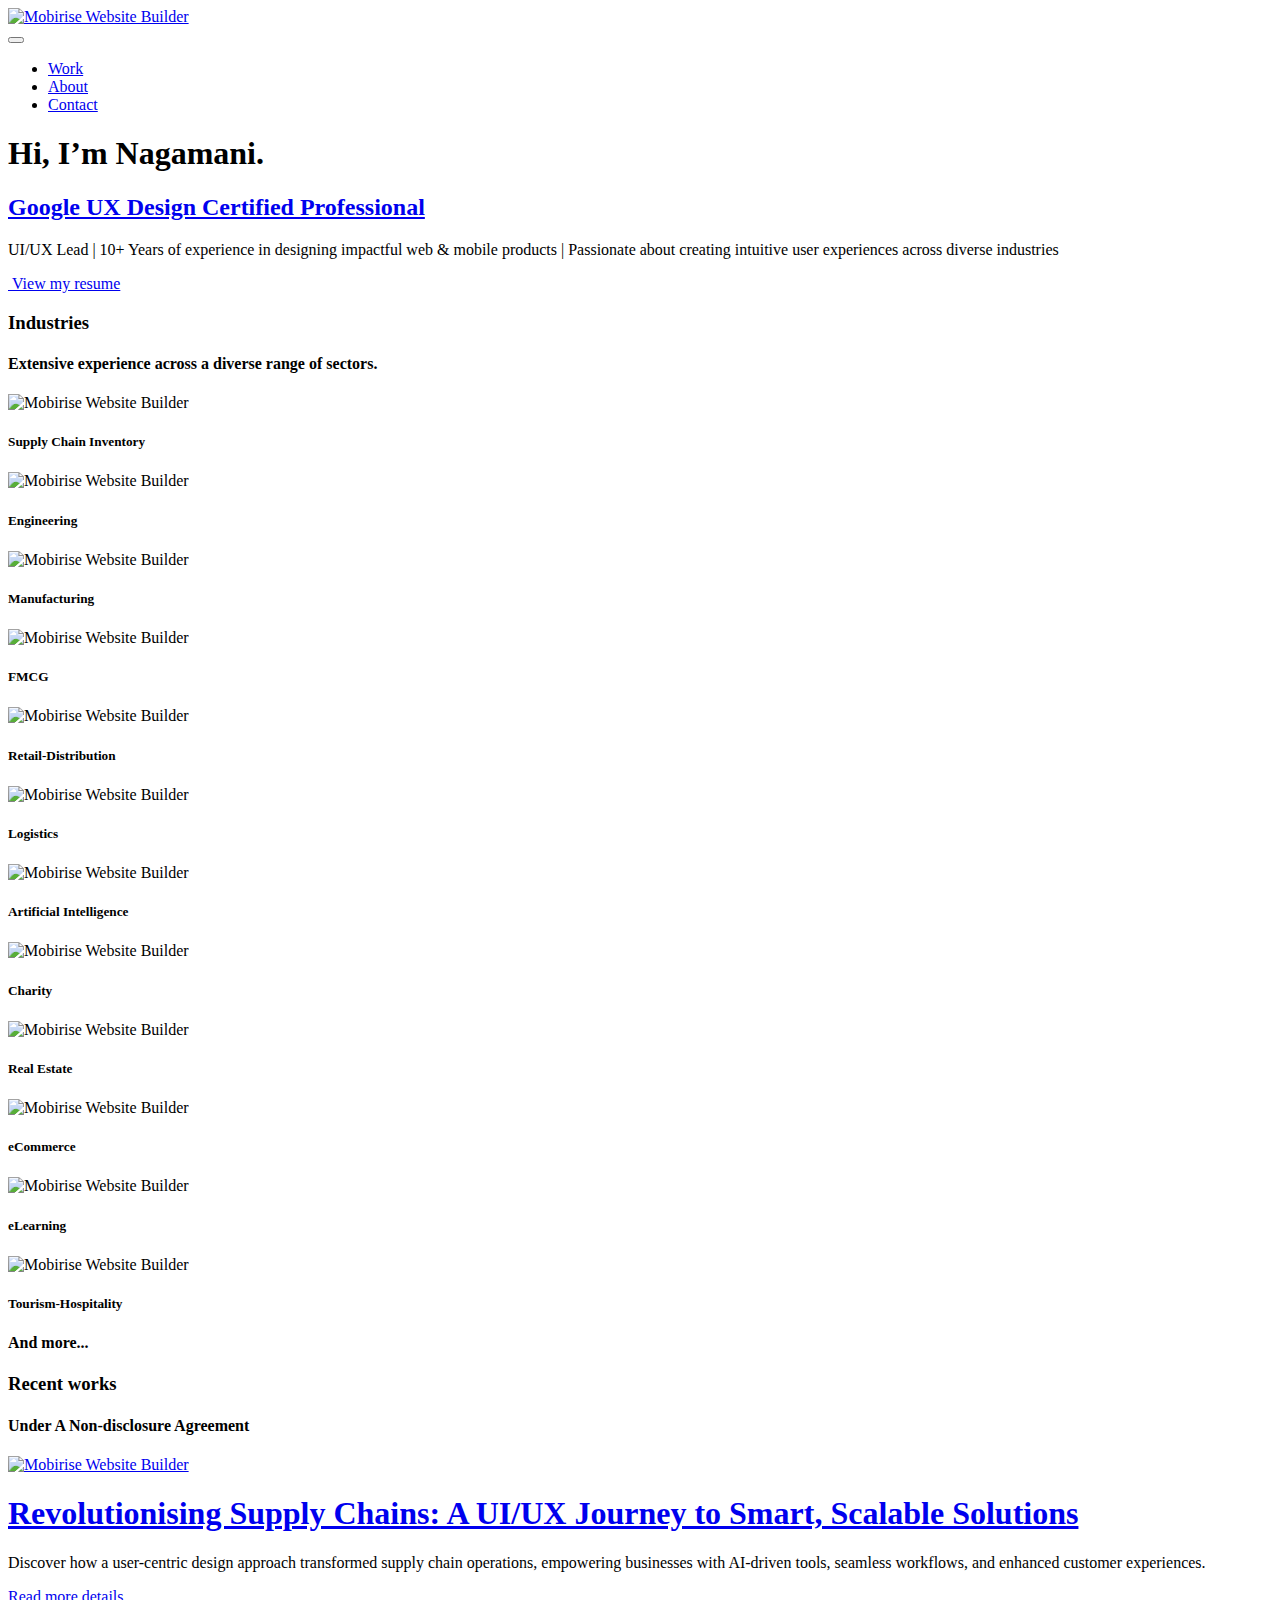
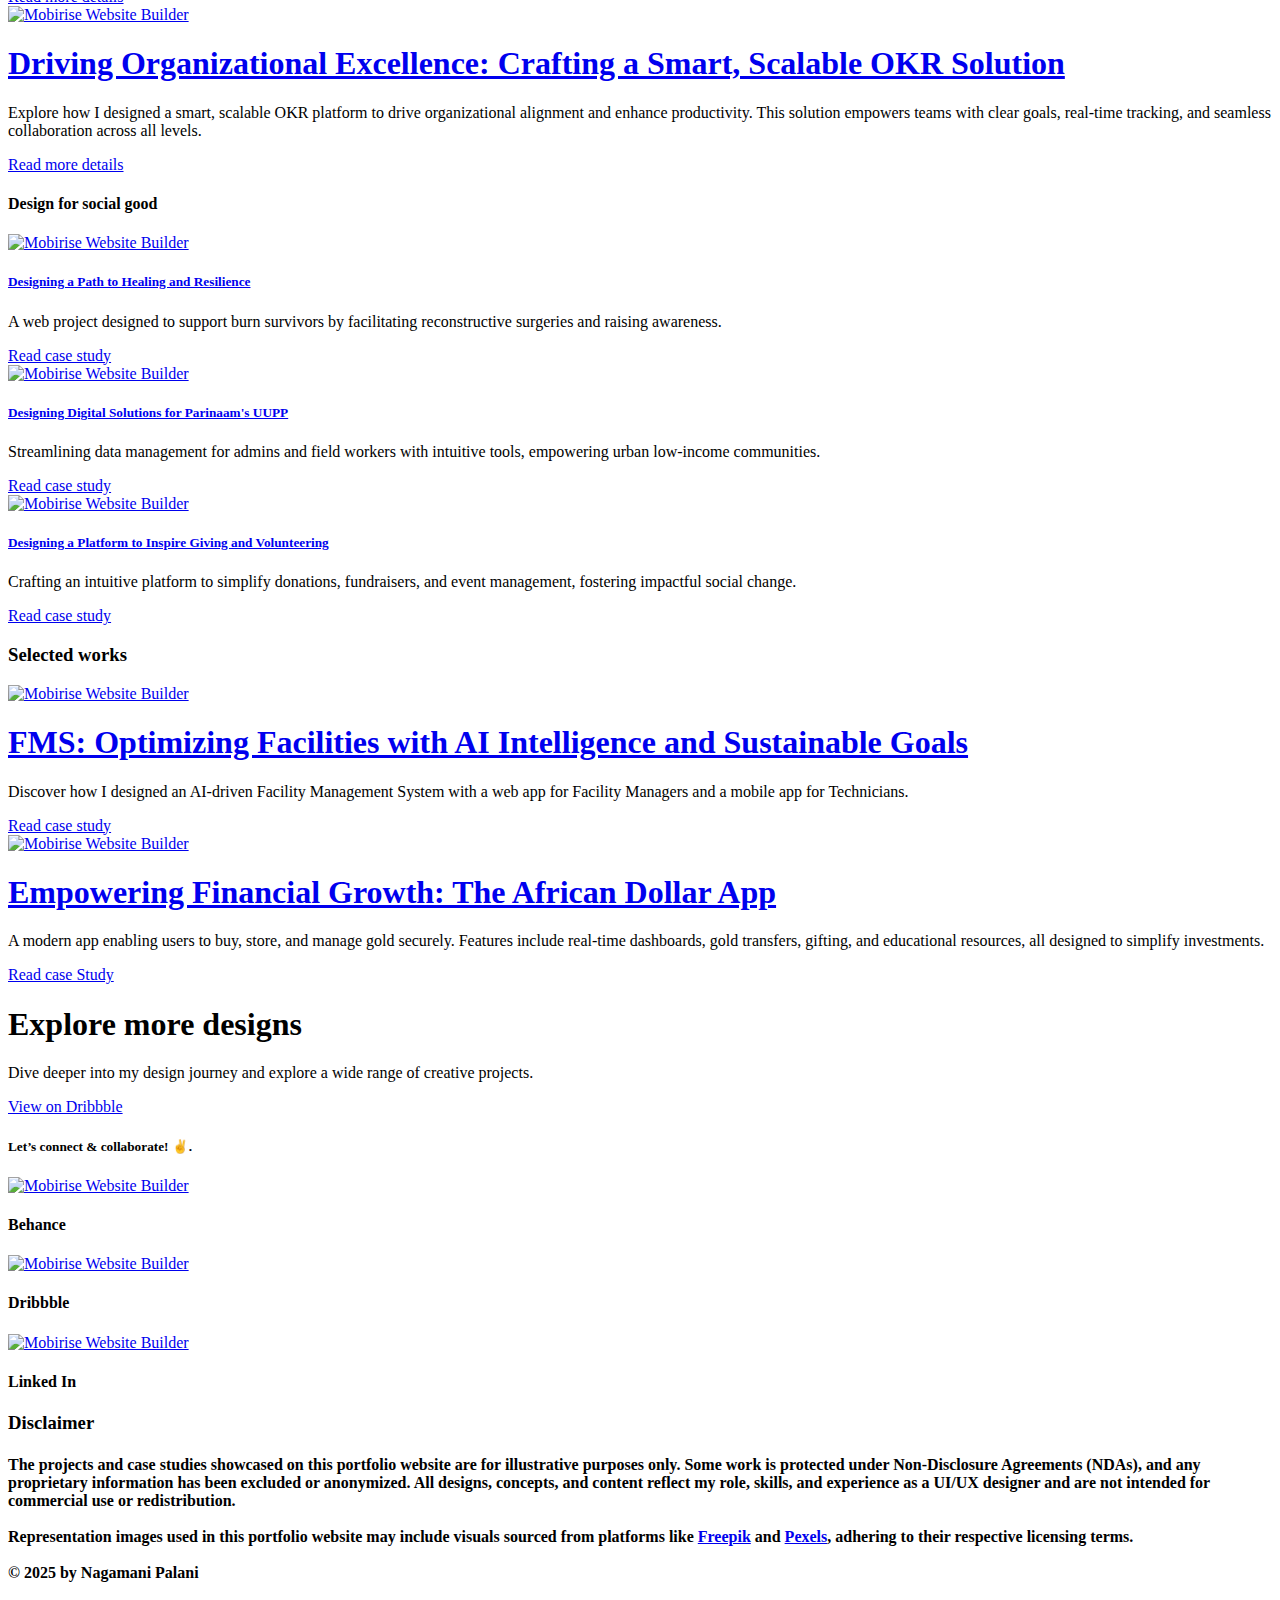
==== commit 9cf3b5a7: "Add files via upload" ====
--- a/index.html
+++ b/index.html
@@ -24,7 +24,7 @@
   <noscript><link rel="stylesheet" href="https://fonts.googleapis.com/css?family=Jost:100,200,300,400,500,600,700,800,900,100i,200i,300i,400i,500i,600i,700i,800i,900i&display=swap"></noscript>
   <link rel="preload" href="https://fonts.googleapis.com/css?family=Montserrat:100,200,300,400,500,600,700,800,900,100i,200i,300i,400i,500i,600i,700i,800i,900i&display=swap" as="style" onload="this.onload=null;this.rel='stylesheet'">
   <noscript><link rel="stylesheet" href="https://fonts.googleapis.com/css?family=Montserrat:100,200,300,400,500,600,700,800,900,100i,200i,300i,400i,500i,600i,700i,800i,900i&display=swap"></noscript>
-  <link rel="preload" as="style" href="assets/mobirise/css/mbr-additional.css?v=wgEYAw"><link rel="stylesheet" href="assets/mobirise/css/mbr-additional.css?v=wgEYAw" type="text/css">
+  <link rel="preload" as="style" href="assets/mobirise/css/mbr-additional.css?v=p3VgKk"><link rel="stylesheet" href="assets/mobirise/css/mbr-additional.css?v=p3VgKk" type="text/css">
 
   
   
@@ -39,7 +39,7 @@
 		<div class="container">
 			<div class="navbar-brand">
 				<span class="navbar-logo">
-					<a href="index.html#top">
+					<a href="index.html#header09-8" target="_blank">
 						<img src="assets/images/nupix-logo-brand-small-100.svg" alt="Mobirise Website Builder" style="height: 3rem;">
 					</a>
 				</span>
@@ -55,13 +55,13 @@
 			</button>
 			<div class="collapse navbar-collapse" id="navbarSupportedContent">
 				<ul class="navbar-nav nav-dropdown nav-right" data-app-modern-menu="true"><li class="nav-item">
-						<a class="nav-link link text-black text-primary display-4" href="index.html#article11-e" target="_blank">Work</a>
+						<a class="nav-link link text-white display-4" href="index.html#article11-e" target="_blank">Work</a>
 					</li>
 					<li class="nav-item">
-						<a class="nav-link link text-black text-primary display-4" href="page1.html" aria-expanded="false" target="_blank">About</a>
+						<a class="nav-link link text-white display-4" href="page1.html" aria-expanded="false" target="_blank">About</a>
 					</li>
 					<li class="nav-item">
-						<a class="nav-link link text-black text-primary display-4" href="index.html#features016-s" target="_blank">Contact</a>
+						<a class="nav-link link text-white text-primary display-4" href="index.html#features016-s" target="_blank">Contact</a>
 					</li></ul>
 				<div class="icons-menu">
 					<a class="iconfont-wrapper" href="https://www.behance.net/NAGAMANI" target="_blank">
@@ -90,9 +90,9 @@
 			<div class="content-wrap col-12 col-md-7">
 				<h1 class="mbr-section-title mbr-fonts-style mbr-white mb-4 display-1">
 					<strong>Hi, I’m Nagamani.</strong></h1>
-				
-				<p class="mbr-fonts-style mbr-text mbr-white mb-4 display-7"><strong><a href="https://www.coursera.org/account/accomplishments/specialization/certificate/4QHYP6BB996L" class="text-white" target="_blank">Google UX Design Certified Professional</a><br></strong><br>A UI/UX designer with 9+ years of experience in end-to-end experiences for both business and consumer applications.&nbsp;<br></p>
-				<div class="mbr-section-btn"><a class="btn btn-success display-4" href="https://mobiri.se">&nbsp;View my resume</a></div>
+				<h2 class="mbr-section-title mbr-fonts-style mbr-white mb-4 display-7"><a href="https://www.coursera.org/account/accomplishments/specialization/certificate/4QHYP6BB996L" class="text-white" target="_blank">Google UX Design Certified Professional</a></h2>
+				<p class="mbr-fonts-style mbr-text mbr-white mb-4 display-7">UI/UX Lead | 10+ Years of experience in designing impactful web &amp; mobile products | Passionate about creating intuitive user experiences across diverse industries<br></p>
+				<div class="mbr-section-btn"><a class="btn btn-success display-4" href="https://drive.google.com/file/d/1U0bPFDKsQNS0b2XKAc642GwbjmxxNdxO/view?usp=sharing" target="_blank">&nbsp;View my resume</a></div>
 			</div>
 		</div>
 	</div>
@@ -359,7 +359,7 @@
 			</div>
 			<div class="col-12 col-md-12 col-lg">
 				<div class="text-wrapper align-left">
-					<h1 class="mbr-section-title mbr-fonts-style mb-4 display-5"><a href="page2.html" class="text-black" target="_blank">Revolutionising Supply Chains: A UI/UX Journey to Smart, Scalable Solutions</a></h1>
+					<h1 class="mbr-section-title mbr-fonts-style mb-4 display-5"><a href="page2.html" class="text-white" target="_blank">Revolutionising Supply Chains: A UI/UX Journey to Smart, Scalable Solutions</a></h1>
 					<p class="mbr-text align-left mbr-fonts-style mb-4 display-7">
 					Discover how a user-centric design approach transformed supply chain operations, empowering businesses with AI-driven tools, seamless workflows, and enhanced customer experiences. 
 					</p>
@@ -383,7 +383,7 @@
 			</div>
 			<div class="col-12 col-md-12 col-lg">
 				<div class="text-wrapper align-left">
-					<h1 class="mbr-section-title mbr-fonts-style mb-4 display-5"><a href="page3.html" class="text-black" target="_blank">Driving Organizational Excellence: Crafting a Smart, Scalable OKR Solution</a></h1>
+					<h1 class="mbr-section-title mbr-fonts-style mb-4 display-5"><a href="page3.html" class="text-white" target="_blank">Driving Organizational Excellence: Crafting a Smart, Scalable OKR Solution</a></h1>
 					<p class="mbr-text align-left mbr-fonts-style mb-4 display-7">Explore how I designed a smart, scalable OKR platform to drive organizational alignment and enhance productivity. This solution empowers teams with clear goals, real-time tracking, and seamless collaboration across all levels.<br></p>
 					<div class="mbr-section-btn align-left mt-3"><a class="btn btn-primary display-4" href="page3.html" target="_blank">Read more details</a></div>
 				</div>
@@ -401,9 +401,7 @@
 				<div class="mbr-section-head">
 					<h4 class="mbr-section-title mbr-fonts-style align-center mb-0 display-2">
 						<strong>Design for social good</strong></h4>
-					<h5 class="mbr-section-subtitle mbr-fonts-style align-center mt-4 mb-0 display-7">
-						To add more cards, hover on a card and click 'Add items'
-					</h5>
+					
 				</div>
 			</div>
 		</div>
@@ -414,7 +412,7 @@
 						<a href="page4.html" target="_blank"><img src="assets/images/haf-1-816x816.png" alt="Mobirise Website Builder" title=""></a>
 					</div>
 					<div class="item-content align-left">
-						<h5 class="item-title mbr-fonts-style mt-0 mb-2 display-5"><a href="page4.html" class="text-black" target="_blank">Designing a Path to Healing and Resilience</a></h5>
+						<h5 class="item-title mbr-fonts-style mt-0 mb-2 display-5"><a href="page4.html" class="text-white" target="_blank">Designing a Path to Healing and Resilience</a></h5>
 						<p class="mbr-text mbr-fonts-style mb-3 display-7">A web project designed to support burn survivors by facilitating reconstructive surgeries and raising awareness.
 						</p>
 						<div class="mbr-section-btn item-footer"><a href="page4.html" class="btn item-btn btn-primary display-4" target="_blank">Read case study</a></div>
@@ -427,7 +425,7 @@
 						<a href="page5.html" target="_blank"><img src="assets/images/parinaam-816x816.png" alt="Mobirise Website Builder" title="" data-slide-to="1" data-bs-slide-to="1"></a>
 					</div>
 					<div class="item-content align-left">
-						<h5 class="item-title mbr-fonts-style mb-2 mt-0 display-5"><a href="page5.html" class="text-black" target="_blank">Designing Digital Solutions for Parinaam's UUPP</a></h5>
+						<h5 class="item-title mbr-fonts-style mb-2 mt-0 display-5"><a href="page5.html" class="text-white" target="_blank">Designing Digital Solutions for Parinaam's UUPP</a></h5>
 						<p class="mbr-text mbr-fonts-style mb-3 display-7">Streamlining data management for admins and field workers with intuitive tools, empowering urban low-income communities.<br>
 						</p>
 						<div class="mbr-section-btn item-footer"><a href="page5.html" class="btn item-btn btn-primary display-4" target="_blank">Read case study</a></div>
@@ -440,7 +438,7 @@
 						<a href="page6.html" target="_blank"><img src="assets/images/truekarma-816x816.png" alt="Mobirise Website Builder" title="" data-slide-to="2" data-bs-slide-to="2"></a>
 					</div>
 					<div class="item-content align-left">
-						<h5 class="item-title mbr-fonts-style mb-2 mt-0 display-5"><a href="page6.html" class="text-black" target="_blank">Designing a Platform to Inspire Giving and Volunteering</a></h5>
+						<h5 class="item-title mbr-fonts-style mb-2 mt-0 display-5"><a href="page6.html" class="text-white" target="_blank">Designing a Platform to Inspire Giving and Volunteering</a></h5>
 						<p class="mbr-text mbr-fonts-style mb-3 display-7">
 						Crafting an intuitive platform to simplify donations, fundraisers, and event management, fostering impactful social change.<br>
 						</p>
@@ -477,24 +475,21 @@
 	<div class="container">
 		<div class="row justify-content-center">
 			<div class="col-12 col-md-12 col-lg-5 image-wrapper">
-				<img class="w-100" src="assets/images/gallery03.jpg" alt="Mobirise Website Builder">
+				<a href="page7.html" target="_blank"><img class="w-100" src="assets/images/fms-1036x670.png" alt="Mobirise Website Builder"></a>
 			</div>
 			<div class="col-12 col-md-12 col-lg">
 				<div class="text-wrapper align-left">
-					<h1 class="mbr-section-title mbr-fonts-style mb-4 display-5">
-						<strong>Connect, innovate, succeed</strong>
-					</h1>
+					<h1 class="mbr-section-title mbr-fonts-style mb-4 display-5"><a href="page7.html" class="text-white text-primary" target="_blank">FMS: Optimizing Facilities with AI Intelligence and Sustainable Goals</a></h1>
 					<p class="mbr-text align-left mbr-fonts-style mb-4 display-7">
-					With a spirit of innovation, we navigate uncharted territories, exploring new ideas, technologies, and approaches. It is through our willingness to challenge conventions and think beyond boundaries that we discover innovative solutions that propel us forward.
-					</p>
-					<div class="mbr-section-btn align-left mt-3"><a class="btn btn-primary display-4" href="https://mobiri.se">Get started</a></div>
+					Discover how I designed an AI-driven Facility Management System with a web app for Facility Managers and a mobile app for Technicians.</p>
+					<div class="mbr-section-btn align-left mt-3"><a class="btn btn-primary display-4" href="page7.html" target="_blank">Read case study</a></div>
 				</div>
 			</div>
 		</div>
 	</div>
 </section>
 
-<section data-bs-version="5.1" class="start article2 cid-uvhMqZwovt" id="article02-n">
+<section data-bs-version="5.1" class="start article2 cid-uzAvSkKZ6N" id="article02-5e">
 	
 
 	
@@ -503,73 +498,37 @@
 	<div class="container">
 		<div class="row justify-content-center">
 			<div class="col-12 col-md-12 col-lg-5 image-wrapper">
-				<img class="w-100" src="assets/images/gallery03.jpg" alt="Mobirise Website Builder">
+				<a href="page8.html" target="_blank"><img class="w-100" src="assets/images/ad-banner-1036x670.png" alt="Mobirise Website Builder"></a>
 			</div>
 			<div class="col-12 col-md-12 col-lg">
 				<div class="text-wrapper align-left">
-					<h1 class="mbr-section-title mbr-fonts-style mb-4 display-5">
-						<strong>Connect, innovate, succeed</strong>
-					</h1>
+					<h1 class="mbr-section-title mbr-fonts-style mb-4 display-5"><a href="page8.html" class="text-white text-primary" target="_blank">Empowering Financial Growth: The African Dollar App</a></h1>
 					<p class="mbr-text align-left mbr-fonts-style mb-4 display-7">
-					With a spirit of innovation, we navigate uncharted territories, exploring new ideas, technologies, and approaches. It is through our willingness to challenge conventions and think beyond boundaries that we discover innovative solutions that propel us forward.
-					</p>
-					<div class="mbr-section-btn align-left mt-3"><a class="btn btn-primary display-4" href="https://mobiri.se">Get started</a></div>
+					A modern app enabling users to buy, store, and manage gold securely. Features include real-time dashboards, gold transfers, gifting, and educational resources, all designed to simplify investments.</p>
+					<div class="mbr-section-btn align-left mt-3"><a class="btn btn-primary display-4" href="page8.html" target="_blank">Read case Study</a></div>
 				</div>
 			</div>
 		</div>
 	</div>
 </section>
 
-<section data-bs-version="5.1" class="start article2 cid-uvhMrYEIFy" id="article02-o">
-	
-
-	
-	
-
-	<div class="container">
-		<div class="row justify-content-center">
-			<div class="col-12 col-md-12 col-lg-5 image-wrapper">
-				<img class="w-100" src="assets/images/gallery03.jpg" alt="Mobirise Website Builder">
-			</div>
-			<div class="col-12 col-md-12 col-lg">
-				<div class="text-wrapper align-left">
-					<h1 class="mbr-section-title mbr-fonts-style mb-4 display-5">
-						<strong>Connect, innovate, succeed</strong>
-					</h1>
-					<p class="mbr-text align-left mbr-fonts-style mb-4 display-7">
-					With a spirit of innovation, we navigate uncharted territories, exploring new ideas, technologies, and approaches. It is through our willingness to challenge conventions and think beyond boundaries that we discover innovative solutions that propel us forward.
-					</p>
-					<div class="mbr-section-btn align-left mt-3"><a class="btn btn-primary display-4" href="https://mobiri.se">Get started</a></div>
-				</div>
-			</div>
-		</div>
-	</div>
-</section>
-
-<section data-bs-version="5.1" class="start article2 cid-uvhMu7km9N" id="article02-p">
-	
-
-	
-	
-
-	<div class="container">
-		<div class="row justify-content-center">
-			<div class="col-12 col-md-12 col-lg-5 image-wrapper">
-				<img class="w-100" src="assets/images/gallery03.jpg" alt="Mobirise Website Builder">
-			</div>
-			<div class="col-12 col-md-12 col-lg">
-				<div class="text-wrapper align-left">
-					<h1 class="mbr-section-title mbr-fonts-style mb-4 display-5">
-						<strong>Connect, innovate, succeed</strong>
-					</h1>
-					<p class="mbr-text align-left mbr-fonts-style mb-4 display-7">
-					With a spirit of innovation, we navigate uncharted territories, exploring new ideas, technologies, and approaches. It is through our willingness to challenge conventions and think beyond boundaries that we discover innovative solutions that propel us forward.
-					</p>
-					<div class="mbr-section-btn align-left mt-3"><a class="btn btn-primary display-4" href="https://mobiri.se">Get started</a></div>
-				</div>
-			</div>
-		</div>
-	</div>
+<section data-bs-version="5.1" class="header19 cid-uAcRZ3MaYE mbr-parallax-background" id="header19-6s">
+  
+
+  
+  <div class="mbr-overlay" style="opacity: 0.9; background-color: rgb(57, 49, 147);"></div>
+  <div class="container">
+    <div class="row">
+      <div class="content-wrap col-12 col-md-8">
+        <h1 class="mbr-section-title mbr-fonts-style mb-4 display-2"><strong>Explore more designs</strong></h1>
+        <p class="mbr-fonts-style mbr-text mb-4 display-7">
+          Dive deeper into my design journey and explore a wide range of creative projects.
+        </p>
+        <div class="mbr-section-btn"><a class="btn btn-primary display-4" href="https://dribbble.com/Nagamani" target="_blank">View on Dribbble</a></div>
+        
+      </div>
+    </div>
+  </div>
 </section>
 
 <section data-bs-version="5.1" class="features16 cid-uvhNWzT8rt" id="features016-s">  
@@ -579,13 +538,12 @@
   <div class="container">
     <div class="row justify-content-center mb-5">
       <div class="col-12 content-head">
-        <h4 class="mbr-section-title mbr-fonts-style align-center mb-0 display-2">
-          <a href="mailto:maniinwin@gmail.com" class="text-black"><strong>maniinwin@gmail.com</strong></a></h4>
-        <h5 class="mbr-section-subtitle mbr-fonts-style align-center mb-0 mt-4 display-7">Always down to collaborate when I have the time. Let's get in touch ✌️.</h5>
+        
+        <h5 class="mbr-section-subtitle mbr-fonts-style align-center mb-0 mt-4 display-5"><strong>Let’s connect &amp; collaborate! ✌️.</strong></h5>
       </div>
     </div>
     <div class="row justify-content-center">
-      <div class="item features-without-image col-12 col-lg-4">
+      <div class="item features-without-image col-12 col-lg-3">
         <div class="item-wrapper">
           <div class="card-box">
             <div class="img-box">
@@ -602,7 +560,7 @@
           </div>
         </div>
       </div>
-      <div class="item features-without-image col-12 col-lg-4">
+      <div class="item features-without-image col-12 col-lg-3">
         <div class="item-wrapper">
           <div class="card-box">
             <div class="img-box">
@@ -619,7 +577,7 @@
           </div>
         </div>
       </div>
-      <div class="item features-without-image col-12 col-lg-4">
+      <div class="item features-without-image col-12 col-lg-3">
         <div class="item-wrapper">
           <div class="card-box">
             <div class="img-box">
@@ -655,7 +613,7 @@
             </div>
         </div>
     </div>
-</section><section class="display-7" style="padding: 0;align-items: center;justify-content: center;flex-wrap: wrap;    align-content: center;display: flex;position: relative;height: 4rem;"><a href="https://mobiri.se/3434284" style="flex: 1 1;height: 4rem;position: absolute;width: 100%;z-index: 1;"><img alt="" style="height: 4rem;" src="[data-uri]"></a><p style="margin: 0;text-align: center;" class="display-7">&#8204;</p><a style="z-index:1" href="https://mobirise.com/builder/ai-website-creator.html">AI Website Creator</a></section><script src="assets/bootstrap/js/bootstrap.bundle.min.js"></script>  <script src="assets/parallax/jarallax.js"></script>  <script src="assets/smoothscroll/smooth-scroll.js"></script>  <script src="assets/ytplayer/index.js"></script>  <script src="assets/dropdown/js/navbar-dropdown.js"></script>  <script src="assets/theme/js/script.js"></script>  
+</section><script src="assets/bootstrap/js/bootstrap.bundle.min.js"></script>  <script src="assets/parallax/jarallax.js"></script>  <script src="assets/smoothscroll/smooth-scroll.js"></script>  <script src="assets/ytplayer/index.js"></script>  <script src="assets/dropdown/js/navbar-dropdown.js"></script>  <script src="assets/theme/js/script.js"></script>  
   
   
  <div id="scrollToTop" class="scrollToTop mbr-arrow-up"><a style="text-align: center;"><i class="mbr-arrow-up-icon mbr-arrow-up-icon-cm cm-icon cm-icon-smallarrow-up"></i></a></div>
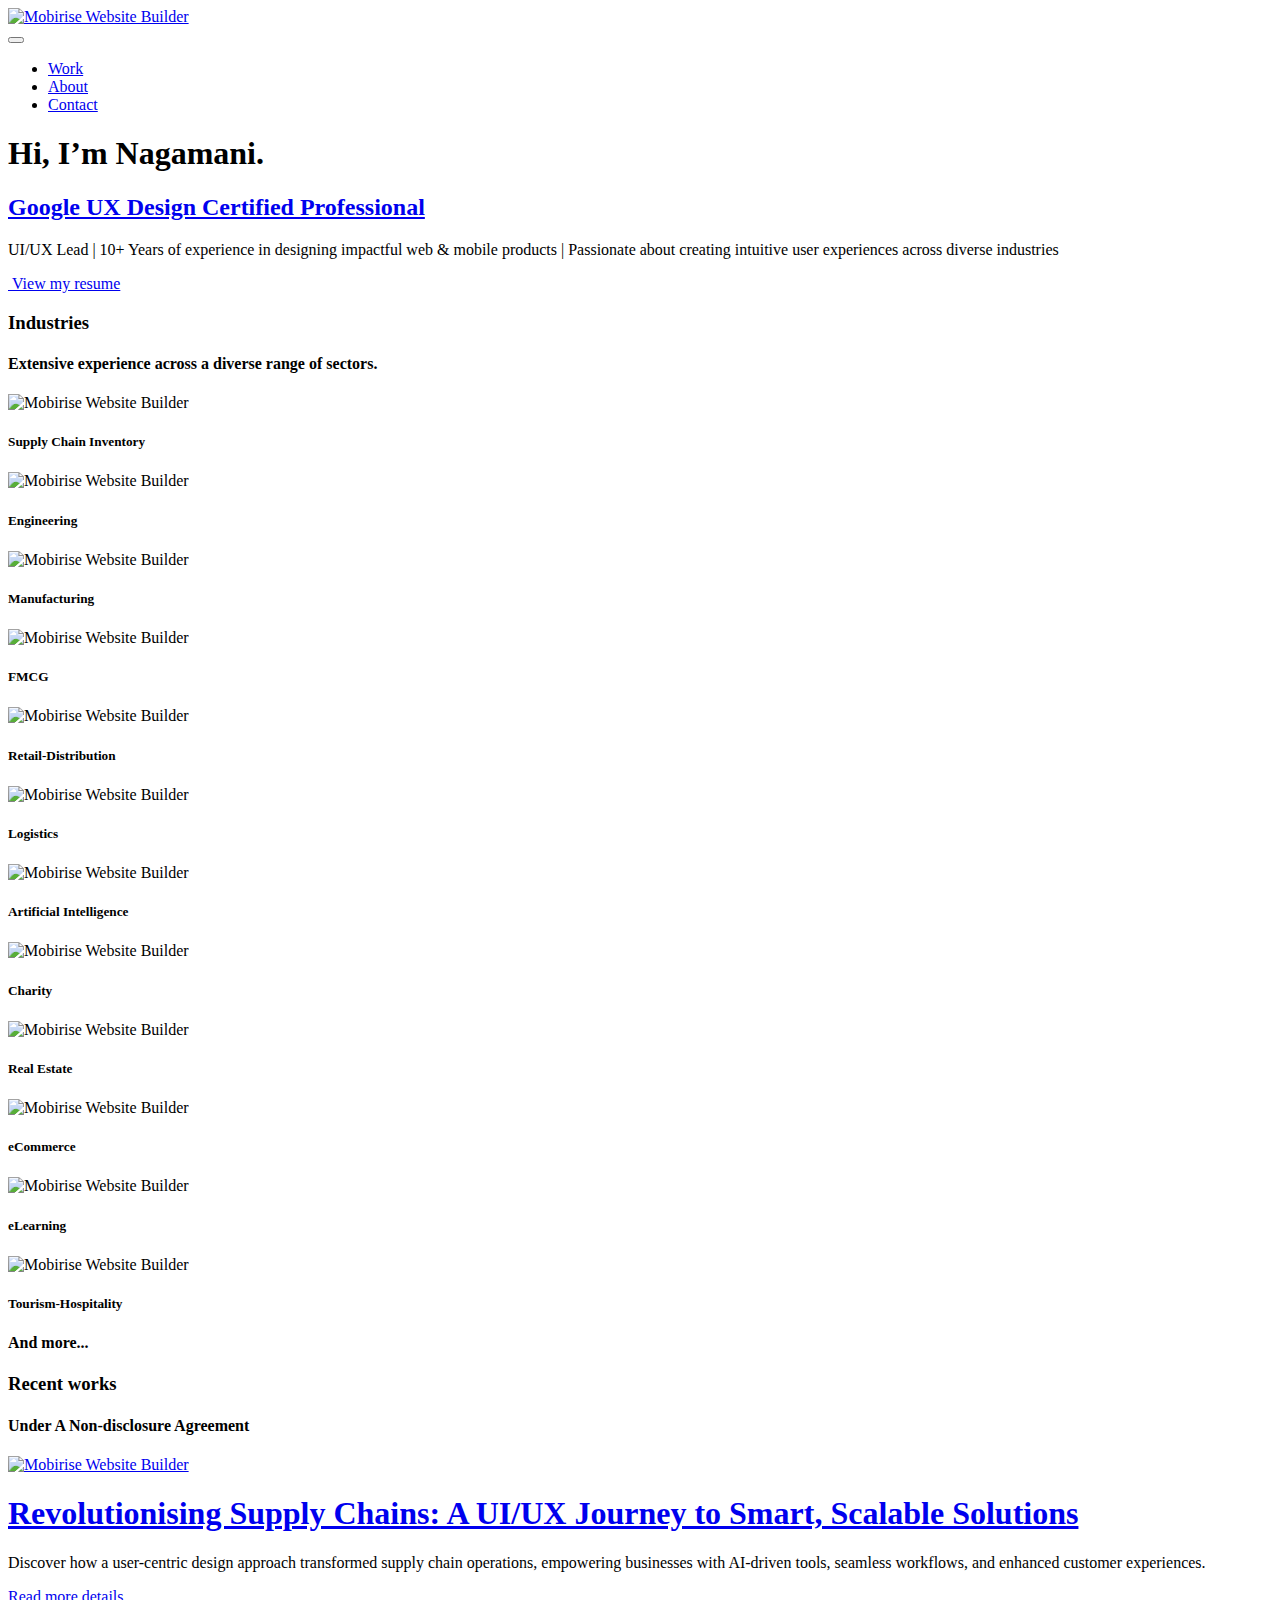
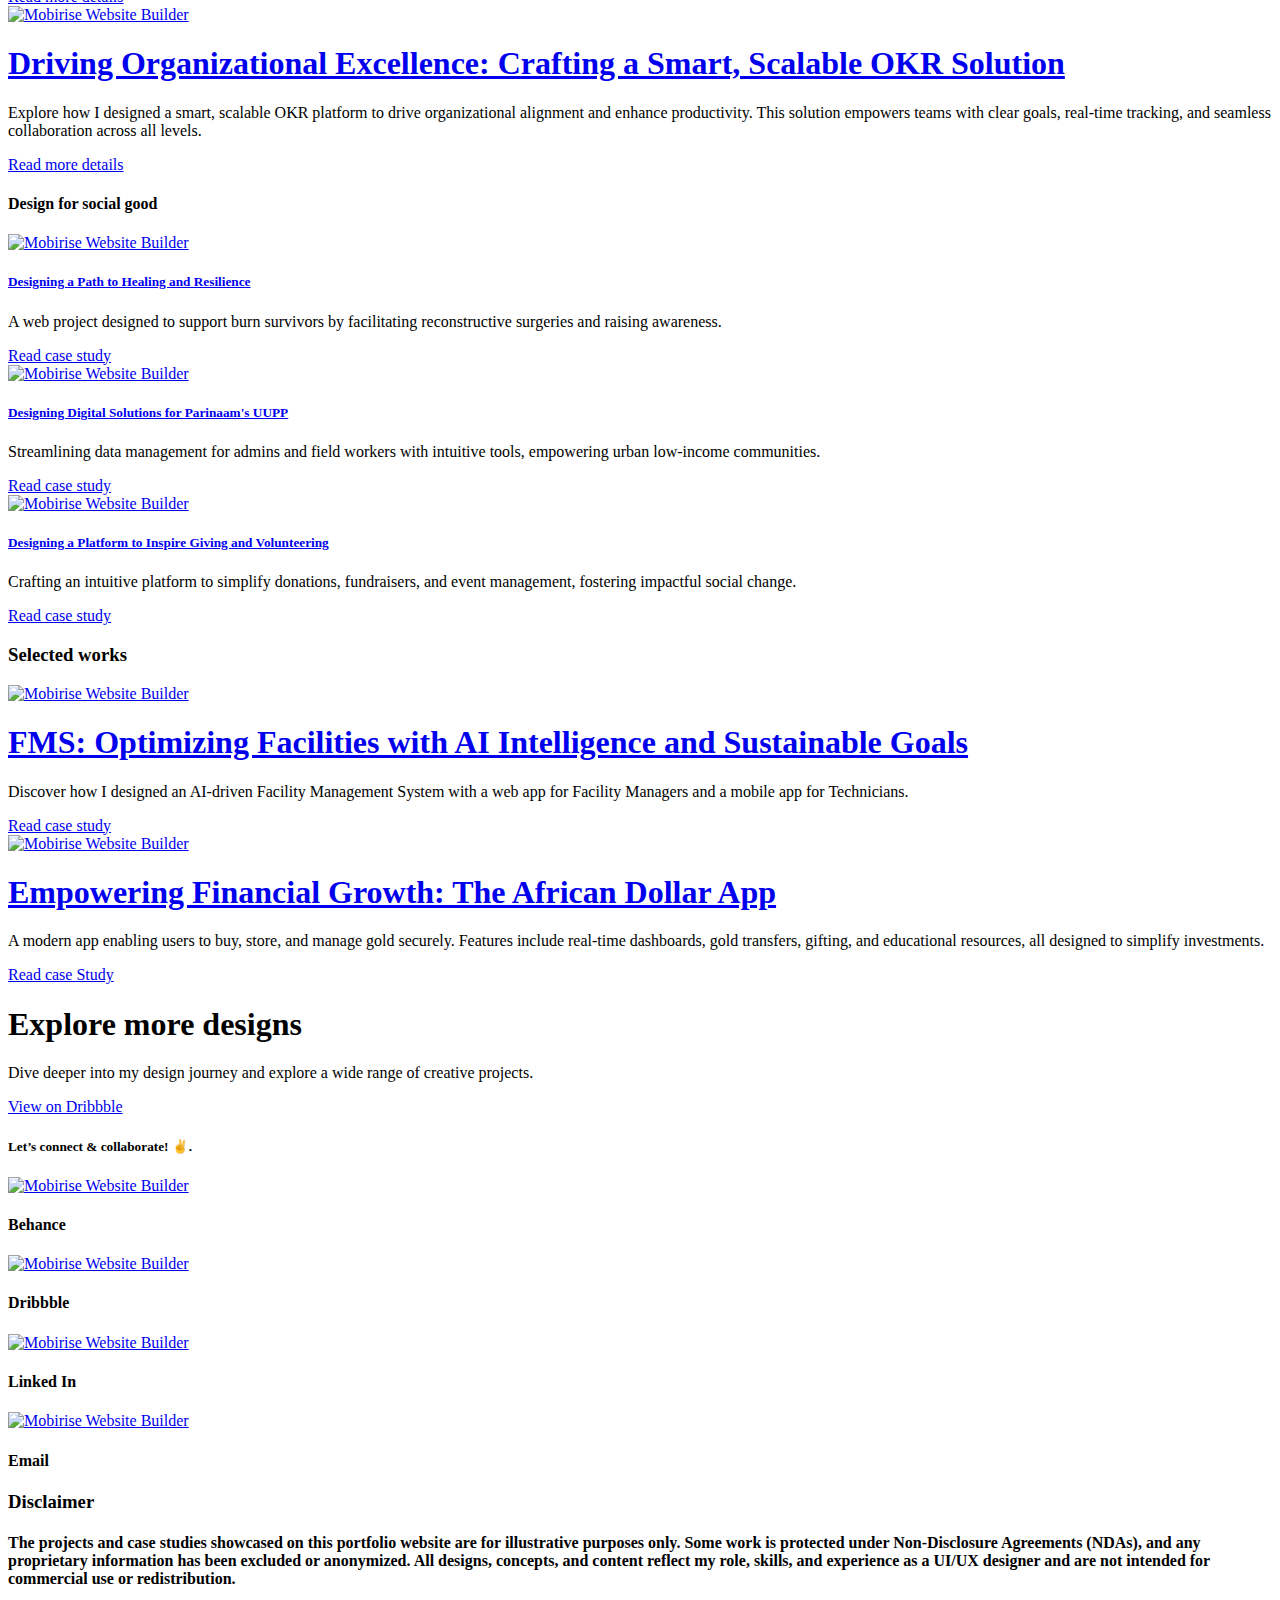
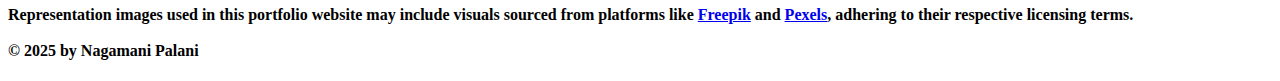
==== commit be39f75b: "Add files via upload" ====
--- a/index.html
+++ b/index.html
@@ -24,7 +24,7 @@
   <noscript><link rel="stylesheet" href="https://fonts.googleapis.com/css?family=Jost:100,200,300,400,500,600,700,800,900,100i,200i,300i,400i,500i,600i,700i,800i,900i&display=swap"></noscript>
   <link rel="preload" href="https://fonts.googleapis.com/css?family=Montserrat:100,200,300,400,500,600,700,800,900,100i,200i,300i,400i,500i,600i,700i,800i,900i&display=swap" as="style" onload="this.onload=null;this.rel='stylesheet'">
   <noscript><link rel="stylesheet" href="https://fonts.googleapis.com/css?family=Montserrat:100,200,300,400,500,600,700,800,900,100i,200i,300i,400i,500i,600i,700i,800i,900i&display=swap"></noscript>
-  <link rel="preload" as="style" href="assets/mobirise/css/mbr-additional.css?v=p3VgKk"><link rel="stylesheet" href="assets/mobirise/css/mbr-additional.css?v=p3VgKk" type="text/css">
+  <link rel="preload" as="style" href="assets/mobirise/css/mbr-additional.css?v=oUKd16"><link rel="stylesheet" href="assets/mobirise/css/mbr-additional.css?v=oUKd16" type="text/css">
 
   
   
@@ -92,7 +92,7 @@
 					<strong>Hi, I’m Nagamani.</strong></h1>
 				<h2 class="mbr-section-title mbr-fonts-style mbr-white mb-4 display-7"><a href="https://www.coursera.org/account/accomplishments/specialization/certificate/4QHYP6BB996L" class="text-white" target="_blank">Google UX Design Certified Professional</a></h2>
 				<p class="mbr-fonts-style mbr-text mbr-white mb-4 display-7">UI/UX Lead | 10+ Years of experience in designing impactful web &amp; mobile products | Passionate about creating intuitive user experiences across diverse industries<br></p>
-				<div class="mbr-section-btn"><a class="btn btn-success display-4" href="https://drive.google.com/file/d/1U0bPFDKsQNS0b2XKAc642GwbjmxxNdxO/view?usp=sharing" target="_blank">&nbsp;View my resume</a></div>
+				<div class="mbr-section-btn"><a class="btn btn-success display-4" href="https://drive.google.com/file/d/1V7Bmkak3j6Cyz_mbpaJcqnqBBP1_itzF/view?usp=sharing" target="_blank">&nbsp;View my resume</a></div>
 			</div>
 		</div>
 	</div>
@@ -594,6 +594,23 @@
           </div>
         </div>
       </div>
+      <div class="item features-without-image col-12 col-lg-3">
+        <div class="item-wrapper">
+          <div class="card-box">
+            <div class="img-box">
+              <div class="image-wrapper mb-3">
+                <a href="mailto:maniinwin@gmail.com" target="_blank"><img src="assets/images/icn-website.svg" alt="Mobirise Website Builder"></a>
+              </div>
+            </div>
+            <h4 class="card-title mbr-fonts-style mb-0 display-7">
+              <strong>Email</strong></h4>
+            
+            <div class="link-wrap">
+              
+            </div>
+          </div>
+        </div>
+      </div>
     </div>
   </div>
 </section>
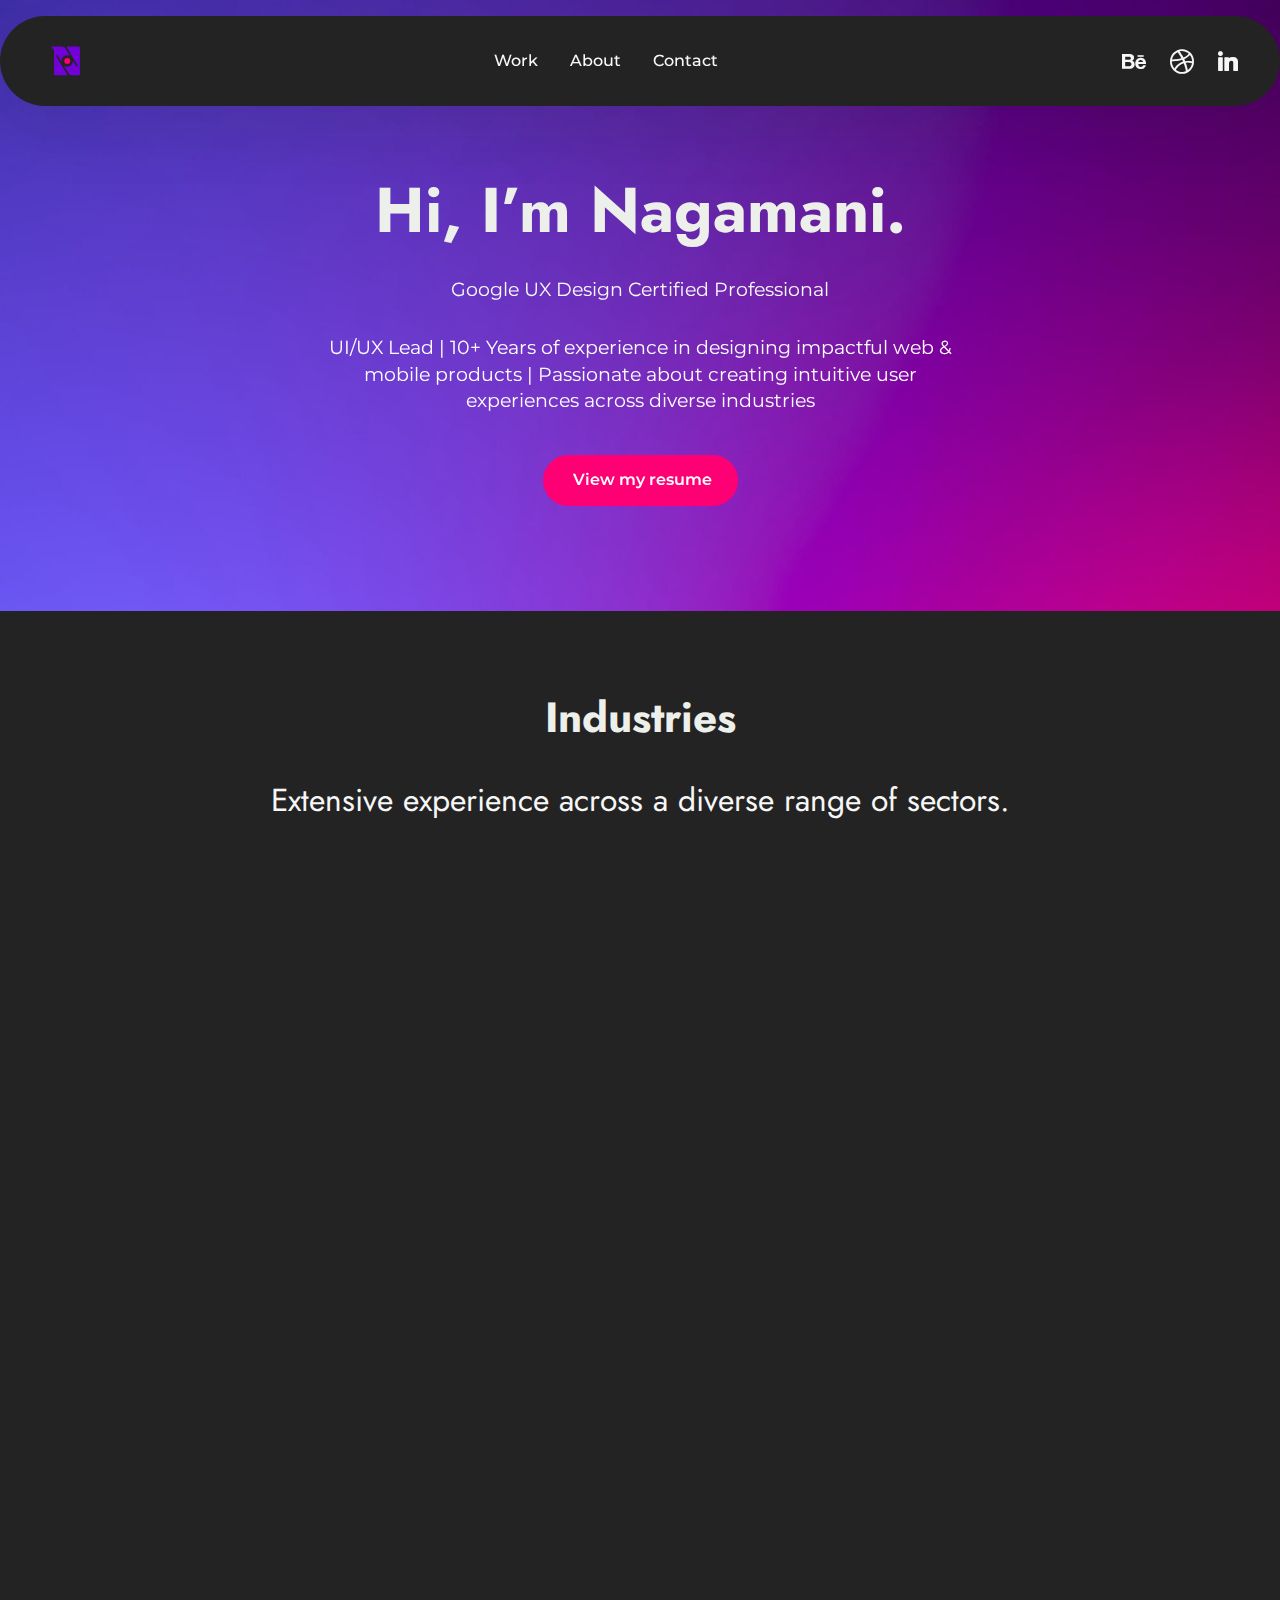
==== commit b90c2cec: "Update index.html" ====
--- a/index.html
+++ b/index.html
@@ -10,7 +10,7 @@
   <meta name="description" content="">
   
   
-  <title>Home</title>
+  <title>Nagamani Palani</title>
   <link rel="stylesheet" href="assets/web/assets/mobirise-icons2/mobirise2.css">
   <link rel="stylesheet" href="assets/bootstrap/css/bootstrap.min.css">
   <link rel="stylesheet" href="assets/bootstrap/css/bootstrap-grid.min.css">
--- a/assets/web/assets/mobirise-icons2/mobirise2.css
+++ b/assets/web/assets/mobirise-icons2/mobirise2.css
@@ -0,0 +1,498 @@
+@font-face {
+  font-family: 'Moririse2';
+  font-display: swap;
+  src:  url('mobirise2.eot?f2bix4');
+  src:  url('mobirise2.eot?f2bix4#iefix') format('embedded-opentype'),
+    url('mobirise2.ttf?f2bix4') format('truetype'),
+    url('mobirise2.woff?f2bix4') format('woff'),
+    url('mobirise2.svg?f2bix4#mobirise2') format('svg');
+  font-weight: normal;
+  font-style: normal;
+}
+
+[class^="mobi-"], [class*=" mobi-"] {
+  /* use !important to prevent issues with browser extensions that change fonts */
+  font-family: 'Moririse2' !important;
+  speak: none;
+  font-style: normal;
+  font-weight: normal;
+  font-variant: normal;
+  text-transform: none;
+  line-height: 1;
+
+  /* Better Font Rendering =========== */
+  -webkit-font-smoothing: antialiased;
+  -moz-osx-font-smoothing: grayscale;
+}
+
+.mobi-mbri-add-submenu:before {
+  content: "\e900";
+}
+.mobi-mbri-alert:before {
+  content: "\e901";
+}
+.mobi-mbri-align-center:before {
+  content: "\e902";
+}
+.mobi-mbri-align-justify:before {
+  content: "\e903";
+}
+.mobi-mbri-align-left:before {
+  content: "\e904";
+}
+.mobi-mbri-align-right:before {
+  content: "\e905";
+}
+.mobi-mbri-android:before {
+  content: "\e906";
+}
+.mobi-mbri-apple:before {
+  content: "\e907";
+}
+.mobi-mbri-arrow-down:before {
+  content: "\e908";
+}
+.mobi-mbri-arrow-next:before {
+  content: "\e909";
+}
+.mobi-mbri-arrow-prev:before {
+  content: "\e90a";
+}
+.mobi-mbri-arrow-up:before {
+  content: "\e90b";
+}
+.mobi-mbri-bold:before {
+  content: "\e90c";
+}
+.mobi-mbri-bookmark:before {
+  content: "\e90d";
+}
+.mobi-mbri-bootstrap:before {
+  content: "\e90e";
+}
+.mobi-mbri-briefcase:before {
+  content: "\e90f";
+}
+.mobi-mbri-browse:before {
+  content: "\e910";
+}
+.mobi-mbri-bulleted-list:before {
+  content: "\e911";
+}
+.mobi-mbri-calendar:before {
+  content: "\e912";
+}
+.mobi-mbri-camera:before {
+  content: "\e913";
+}
+.mobi-mbri-cart-add:before {
+  content: "\e914";
+}
+.mobi-mbri-cart-full:before {
+  content: "\e915";
+}
+.mobi-mbri-cash:before {
+  content: "\e916";
+}
+.mobi-mbri-change-style:before {
+  content: "\e917";
+}
+.mobi-mbri-chat:before {
+  content: "\e918";
+}
+.mobi-mbri-clock:before {
+  content: "\e919";
+}
+.mobi-mbri-close:before {
+  content: "\e91a";
+}
+.mobi-mbri-cloud:before {
+  content: "\e91b";
+}
+.mobi-mbri-code:before {
+  content: "\e91c";
+}
+.mobi-mbri-contact-form:before {
+  content: "\e91d";
+}
+.mobi-mbri-credit-card:before {
+  content: "\e91e";
+}
+.mobi-mbri-cursor-click:before {
+  content: "\e91f";
+}
+.mobi-mbri-cust-feedback:before {
+  content: "\e920";
+}
+.mobi-mbri-database:before {
+  content: "\e921";
+}
+.mobi-mbri-delivery:before {
+  content: "\e922";
+}
+.mobi-mbri-desktop:before {
+  content: "\e923";
+}
+.mobi-mbri-devices:before {
+  content: "\e924";
+}
+.mobi-mbri-down:before {
+  content: "\e925";
+}
+.mobi-mbri-download-2:before {
+  content: "\e926";
+}
+.mobi-mbri-download:before {
+  content: "\e927";
+}
+.mobi-mbri-drag-n-drop-2:before {
+  content: "\e928";
+}
+.mobi-mbri-drag-n-drop:before {
+  content: "\e929";
+}
+.mobi-mbri-edit-2:before {
+  content: "\e92a";
+}
+.mobi-mbri-edit:before {
+  content: "\e92b";
+}
+.mobi-mbri-error:before {
+  content: "\e92c";
+}
+.mobi-mbri-extension:before {
+  content: "\e92d";
+}
+.mobi-mbri-features:before {
+  content: "\e92e";
+}
+.mobi-mbri-file:before {
+  content: "\e92f";
+}
+.mobi-mbri-flag:before {
+  content: "\e930";
+}
+.mobi-mbri-folder:before {
+  content: "\e931";
+}
+.mobi-mbri-gift:before {
+  content: "\e932";
+}
+.mobi-mbri-github:before {
+  content: "\e933";
+}
+.mobi-mbri-globe-2:before {
+  content: "\e934";
+}
+.mobi-mbri-globe:before {
+  content: "\e935";
+}
+.mobi-mbri-growing-chart:before {
+  content: "\e936";
+}
+.mobi-mbri-hearth:before {
+  content: "\e937";
+}
+.mobi-mbri-help:before {
+  content: "\e938";
+}
+.mobi-mbri-home:before {
+  content: "\e939";
+}
+.mobi-mbri-hot-cup:before {
+  content: "\e93a";
+}
+.mobi-mbri-idea:before {
+  content: "\e93b";
+}
+.mobi-mbri-image-gallery:before {
+  content: "\e93c";
+}
+.mobi-mbri-image-slider:before {
+  content: "\e93d";
+}
+.mobi-mbri-info:before {
+  content: "\e93e";
+}
+.mobi-mbri-italic:before {
+  content: "\e93f";
+}
+.mobi-mbri-key:before {
+  content: "\e940";
+}
+.mobi-mbri-laptop:before {
+  content: "\e941";
+}
+.mobi-mbri-layers:before {
+  content: "\e942";
+}
+.mobi-mbri-left-right:before {
+  content: "\e943";
+}
+.mobi-mbri-left:before {
+  content: "\e944";
+}
+.mobi-mbri-letter:before {
+  content: "\e945";
+}
+.mobi-mbri-like:before {
+  content: "\e946";
+}
+.mobi-mbri-link:before {
+  content: "\e947";
+}
+.mobi-mbri-lock:before {
+  content: "\e948";
+}
+.mobi-mbri-login:before {
+  content: "\e949";
+}
+.mobi-mbri-logout:before {
+  content: "\e94a";
+}
+.mobi-mbri-magic-stick:before {
+  content: "\e94b";
+}
+.mobi-mbri-map-pin:before {
+  content: "\e94c";
+}
+.mobi-mbri-menu:before {
+  content: "\e94d";
+}
+.mobi-mbri-mobile-2:before {
+  content: "\e94e";
+}
+.mobi-mbri-mobile-horizontal:before {
+  content: "\e94f";
+}
+.mobi-mbri-mobile:before {
+  content: "\e950";
+}
+.mobi-mbri-mobirise:before {
+  content: "\e951";
+}
+.mobi-mbri-more-horizontal:before {
+  content: "\e952";
+}
+.mobi-mbri-more-vertical:before {
+  content: "\e953";
+}
+.mobi-mbri-music:before {
+  content: "\e954";
+}
+.mobi-mbri-new-file:before {
+  content: "\e955";
+}
+.mobi-mbri-numbered-list:before {
+  content: "\e956";
+}
+.mobi-mbri-opened-folder:before {
+  content: "\e957";
+}
+.mobi-mbri-pages:before {
+  content: "\e958";
+}
+.mobi-mbri-paper-plane:before {
+  content: "\e959";
+}
+.mobi-mbri-paperclip:before {
+  content: "\e95a";
+}
+.mobi-mbri-phone:before {
+  content: "\e95b";
+}
+.mobi-mbri-photo:before {
+  content: "\e95c";
+}
+.mobi-mbri-photos:before {
+  content: "\e95d";
+}
+.mobi-mbri-pin:before {
+  content: "\e95e";
+}
+.mobi-mbri-play:before {
+  content: "\e95f";
+}
+.mobi-mbri-plus:before {
+  content: "\e960";
+}
+.mobi-mbri-preview:before {
+  content: "\e961";
+}
+.mobi-mbri-print:before {
+  content: "\e962";
+}
+.mobi-mbri-protect:before {
+  content: "\e963";
+}
+.mobi-mbri-question:before {
+  content: "\e964";
+}
+.mobi-mbri-quote-left:before {
+  content: "\e965";
+}
+.mobi-mbri-quote-right:before {
+  content: "\e966";
+}
+.mobi-mbri-redo:before {
+  content: "\e967";
+}
+.mobi-mbri-refresh:before {
+  content: "\e968";
+}
+.mobi-mbri-responsive-2:before {
+  content: "\e969";
+}
+.mobi-mbri-responsive:before {
+  content: "\e96a";
+}
+.mobi-mbri-right:before {
+  content: "\e96b";
+}
+.mobi-mbri-rocket:before {
+  content: "\e96c";
+}
+.mobi-mbri-sad-face:before {
+  content: "\e96d";
+}
+.mobi-mbri-sale:before {
+  content: "\e96e";
+}
+.mobi-mbri-save:before {
+  content: "\e96f";
+}
+.mobi-mbri-search:before {
+  content: "\e970";
+}
+.mobi-mbri-setting-2:before {
+  content: "\e971";
+}
+.mobi-mbri-setting-3:before {
+  content: "\e972";
+}
+.mobi-mbri-setting:before {
+  content: "\e973";
+}
+.mobi-mbri-share:before {
+  content: "\e974";
+}
+.mobi-mbri-shopping-bag:before {
+  content: "\e975";
+}
+.mobi-mbri-shopping-basket:before {
+  content: "\e976";
+}
+.mobi-mbri-shopping-cart:before {
+  content: "\e977";
+}
+.mobi-mbri-sites:before {
+  content: "\e978";
+}
+.mobi-mbri-smile-face:before {
+  content: "\e979";
+}
+.mobi-mbri-speed:before {
+  content: "\e97a";
+}
+.mobi-mbri-star:before {
+  content: "\e97b";
+}
+.mobi-mbri-success:before {
+  content: "\e97c";
+}
+.mobi-mbri-sun:before {
+  content: "\e97d";
+}
+.mobi-mbri-sun2:before {
+  content: "\e97e";
+}
+.mobi-mbri-tablet-vertical:before {
+  content: "\e97f";
+}
+.mobi-mbri-tablet:before {
+  content: "\e980";
+}
+.mobi-mbri-target:before {
+  content: "\e981";
+}
+.mobi-mbri-timer:before {
+  content: "\e982";
+}
+.mobi-mbri-to-ftp:before {
+  content: "\e983";
+}
+.mobi-mbri-to-local-drive:before {
+  content: "\e984";
+}
+.mobi-mbri-touch-swipe:before {
+  content: "\e985";
+}
+.mobi-mbri-touch:before {
+  content: "\e986";
+}
+.mobi-mbri-trash:before {
+  content: "\e987";
+}
+.mobi-mbri-underline:before {
+  content: "\e988";
+}
+.mobi-mbri-undo:before {
+  content: "\e989";
+}
+.mobi-mbri-unlink:before {
+  content: "\e98a";
+}
+.mobi-mbri-unlock:before {
+  content: "\e98b";
+}
+.mobi-mbri-up-down:before {
+  content: "\e98c";
+}
+.mobi-mbri-up:before {
+  content: "\e98d";
+}
+.mobi-mbri-update:before {
+  content: "\e98e";
+}
+.mobi-mbri-upload-2:before {
+  content: "\e98f";
+}
+.mobi-mbri-upload:before {
+  content: "\e990";
+}
+.mobi-mbri-user-2:before {
+  content: "\e991";
+}
+.mobi-mbri-user:before {
+  content: "\e992";
+}
+.mobi-mbri-users:before {
+  content: "\e993";
+}
+.mobi-mbri-video-play:before {
+  content: "\e994";
+}
+.mobi-mbri-video:before {
+  content: "\e995";
+}
+.mobi-mbri-watch:before {
+  content: "\e996";
+}
+.mobi-mbri-website-theme-2:before {
+  content: "\e997";
+}
+.mobi-mbri-website-theme:before {
+  content: "\e998";
+}
+.mobi-mbri-wifi:before {
+  content: "\e999";
+}
+.mobi-mbri-windows:before {
+  content: "\e99a";
+}
+.mobi-mbri-zoom-in:before {
+  content: "\e99b";
+}
+.mobi-mbri-zoom-out:before {
+  content: "\e99c";
+}
--- a/assets/parallax/jarallax.css
+++ b/assets/parallax/jarallax.css
@@ -0,0 +1,15 @@
+.jarallax {
+    position: relative;
+    z-index: 0;
+}
+.jarallax > .jarallax-img {
+    position: absolute;
+    object-fit: cover;
+    /* support for plugin https://github.com/bfred-it/object-fit-images */
+    font-family: 'object-fit: cover;';
+    top: 0;
+    left: 0;
+    width: 100%;
+    height: 100%;
+    z-index: -1;
+}